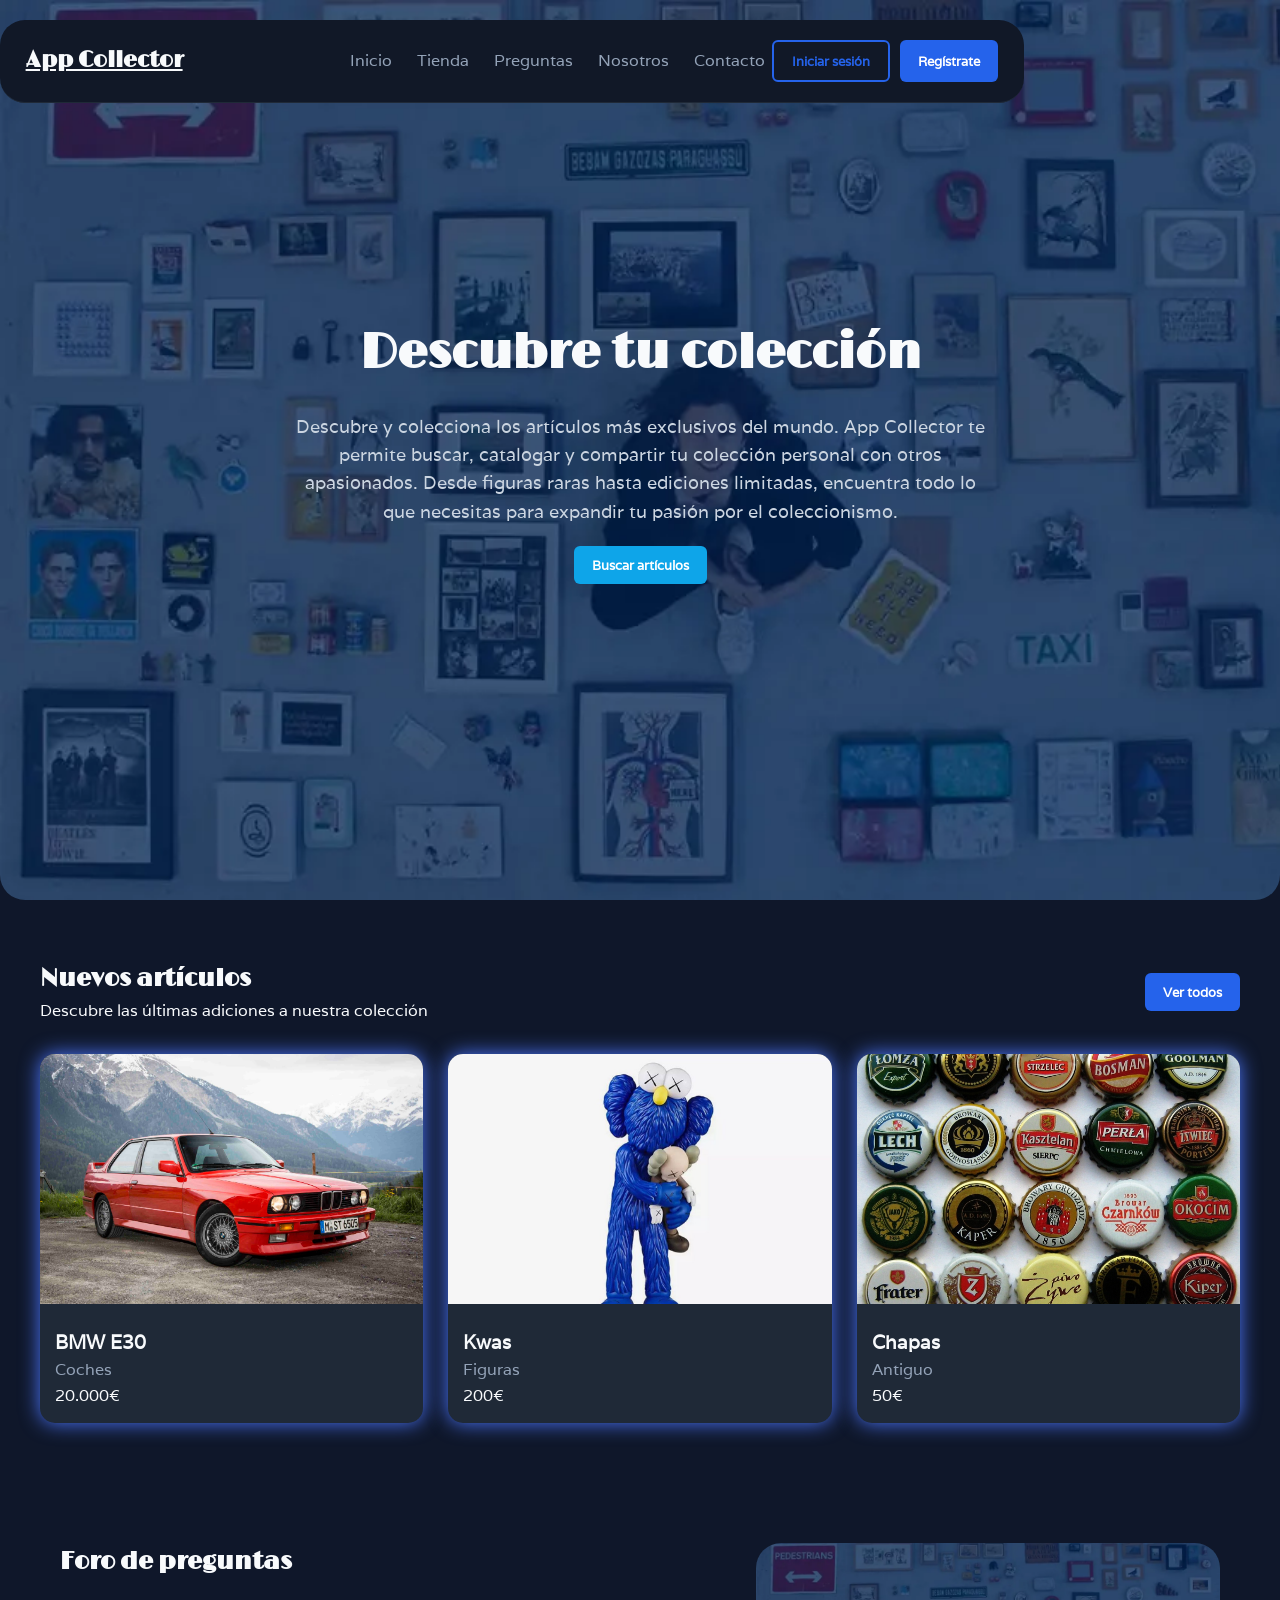
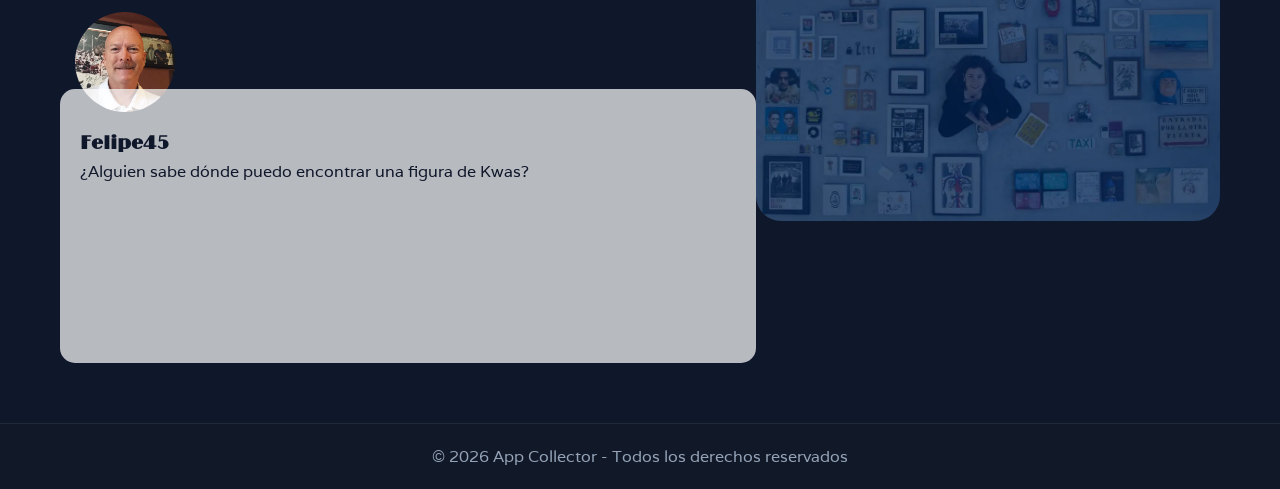
==== Proyectos/APP COLLECTOR/index.html @ da1238ba "Primera web" ====
<!doctype html>
<html lang="es">

<head>
  <meta charset="UTF-8" />
  <meta name="viewport" content="width=device-width, initial-scale=1.0" />
  <title>App Collector</title>
  <link rel="stylesheet" href="css/style.css" />
</head>

<body>
  <!-- ================= HEADER ================= -->
  <header class="header">
    <div class="logo">
      <a href="#">App Collector</a>
    </div>

    <button class="menu-toggle" aria-label="Abrir menú">☰</button>

    <nav class="nav-primary">
      <ul>
        <li><a href="#">Inicio</a></li>
        <li><a href="#">Tienda</a></li>
        <li><a href="#">Preguntas</a></li>
        <li><a href="#">Nosotros</a></li>
        <li><a href="#">Contacto</a></li>
      </ul>

      <div class="header-buttons">
        <button class="btn btn-outline">Iniciar sesión</button>
        <button class="btn btn-primary">Regístrate</button>
      </div>
    </nav>
  </header>
  <main>
    <!-- ================= HERO ================= -->
    <section transition-style="in:circle:hesitate" class="hero">
      <div class="hero-content">
        <h1>Descubre tu colección</h1>

        <p>
          Descubre y colecciona los artículos más exclusivos del mundo. App
          Collector te permite buscar, catalogar y compartir tu colección
          personal con otros apasionados. Desde figuras raras hasta ediciones
          limitadas, encuentra todo lo que necesitas para expandir tu pasión
          por el coleccionismo.
        </p>

        <button class="btn btn-secondary">Buscar artículos</button>
      </div>
    </section>
    <!-- ================= NEW ARRIVALS ================= -->
    <section class="new-arrivals">
      <div class="news-content">
        <div class="news-header">
          <div>
            <h2>Nuevos artículos</h2>
            <p>Descubre las últimas adiciones a nuestra colección</p>
          </div>
          <button class="btn btn-primary">Ver todos</button>
        </div>
        <div class="news-grid">
          <div class="news-cards shadow">
            <img src="assets/bmw-e30.jpg" alt="" />
            <ul>
              <li>BMW E30</li>
              <li>Coches</li>
              <li>20.000€</li>
            </ul>
          </div>
          <div class="news-cards shadow">
            <img src="assets/kwas-figure.jpg" alt="" />
            <ul>
              <li>Kwas</li>
              <li>Figuras</li>
              <li>200€</li>
            </ul>
          </div>
          <div class="news-cards shadow">
            <img src="assets/chapas.jpg" alt="" />
            <ul>
              <li>Chapas</li>
              <li>Antiguo</li>
              <li>50€</li>
            </ul>
          </div>
        </div>
      </div>
    </section>
    <!-- ================= USER QUESTION ================= -->
    <section class="user-question">
      <div class="info-question">
        <h2>Foro de preguntas</h2>
        <div class="question-content">
          <div class="user-profile">
            <img src="assets/felipe.jpg" alt="foto de perfil">
          </div>
          <div class="question-text">
            <h3>Felipe45</h3>
            <blockquote>¿Alguien sabe dónde puedo encontrar una figura de Kwas?</blockquote>
            <svg></svg>
          </div>
        </div>
      </div>
      <div class="question-image"><img src="assets/image.webp" alt=""></div>
    </section>
  </main>
  <!-- ================= FOOTER ================= -->
  <footer class="footer">
    <p>© 2026 App Collector - Todos los derechos reservados</p>
  </footer>

      <script>
        const toggle = document.querySelector(".menu-toggle");
        const nav = document.querySelector(".nav-primary");

        toggle.addEventListener("click", () => {
          nav.classList.toggle("active");
        });
      </script>
</body>

</html>
---- Proyectos/APP COLLECTOR/css/style.css ----
@import url('https://fonts.googleapis.com/css2?family=Limelight&family=Varela&display=swap');
@import "transition-style";

* {
    margin: 0;
    padding: 0;
    box-sizing: border-box;
}

:root {
    --primary: #2563eb;
    --primary-dark: #1e40af;
    --secondary: #0ea5e9;
    --dark: #0f172a;
    --light: #f8fafc;
    --gray: #94a3b8;
}

body {
    font-family: "Varela", sans-serif;
    background-color: var(--dark);
    color: var(--light);
    line-height: 1.6;
}

h1,
h2,
h3 {
    font-family: "Limelight", sans-serif;
}

.shadow{
    box-shadow: 0px 0px 20px 0px #4d77ff;
}


/* ================= BOTONES ================= */

.btn {
    font-family: 'Varela', sans-serif;
    padding: 10px 18px;
    border-radius: 6px;
    font-weight: 600;
    cursor: pointer;
    border: none;
    transition: 0.3s ease;
}

.btn-outline {
    background: transparent;
    border: 2px solid var(--primary);
    color: var(--primary);
}

.btn-outline:hover {
    background: var(--primary);
    color: white;
}

.btn-primary {
    background: var(--primary);
    color: white;
}

.btn-primary:hover {
    background: var(--primary-dark);
}

.btn-secondary {
    background: var(--secondary);
    color: white;
    margin-top: 20px;
}

.btn-secondary:hover {
    opacity: 0.9;
}

.header-buttons {
    display: flex;
    flex-direction: column;
    gap: 10px;
}


/* ================= HEADER ================= */

.header {
    width: 80%;
    z-index:99;
    position: fixed;
    display: flex;
    justify-content: space-around;
    align-items: center;
    margin-top: 20px;
    padding: 20px 2%;
    background-color: #111827;
    border-bottom: 1px solid #1f2937;
    border-radius: 25px;
    justify-self: anchor-center;
}

.menu-toggle {
    font-size: 1.8rem;
    background: none;
    border: none;
    color: var(--light);
    cursor: pointer;
}

.logo {
    width: 50%;
}

.logo a {
    font-family: "Limelight", sans-serif;
    font-weight: 400;
    font-style: normal;
    font-size: 1.4rem;
    font-weight: bold;
    color: var(--light);

}

.nav-primary {
    position: absolute;
    top: 100%;
    left: 0;
    width: 100%;

    background-color: #111827;
    display: none;
    flex-direction: column;
    padding: 20px;
}

.nav-primary.active {
    display: flex;
}

.nav-primary ul {
    list-style: none;
    display: flex;
    flex-direction: column;
    gap: 25px;
    margin-bottom: 20px;
}

.nav-primary a {
    text-decoration: none;
    color: var(--gray);
    font-weight: 500;
    transition: 0.3s ease;
}

.nav-primary a:hover {
    color: var(--light);
}


/* ================= HERO ================= */

.hero {
    height: 100vh;
    display: flex;
    align-items: center;
    justify-content: center;
    text-align: center;
    padding: 0 20px;
    background-image: url('../assets/image.webp');
    background-size: cover;
    border-bottom-left-radius: 25px;
    border-bottom-right-radius: 25px;
}

.hero-content {
    max-width: 700px;
}

.hero h1 {
    font-family: "Limelight", sans-serif;
    font-size: 3rem;
    margin-bottom: 20px;
}

.hero p {
    font-size: 1.1rem;
    color: #cbd5e1;
}

/* ================= NEW ARRIVALS ================= */

.new-arrivals {
    padding: 60px 20px;
}

.news-content {
    max-width: 1200px;
    margin: 0 auto;
}

.news-header {
    display: flex;
    justify-content: space-between;
    align-items: center;
    margin-bottom: 30px;
}

.news-grid {
    display: grid;
    grid-template-columns: repeat(auto-fit, minmax(250px, 1fr));
    gap: 25px;
}

.news-cards {
    background-color: #1f2937;
    border-radius: 15px;
    overflow: hidden;
}

.news-cards img {
    width: 100%;
    height: 250px;
    object-fit: cover;
}

.news-cards ul {
    padding: 15px;
    list-style-type: none;
}

.new-arrivals ul li:first-child {
    font-size: 1.2rem;
    font-weight: bold;
}

.new-arrivals ul li:nth-child(2) {
    color: var(--gray);
}

.news-cards div h3 {
    font-size: 1.2rem;
}

/* ================= USER QUESTION ================= */

.user-question {
    display: flex;
    flex-direction: row;
    justify-content: space-around;
    flex-wrap: wrap;
    align-items: flex-start;
    max-width: 1200px;
    margin: 0 auto;
    padding: 60px 20px;
}

.info-question {
    width: 60%;
}

.question-image {
    width: 40%;
  
}

.question-image img {
    width: 100%;
    border-radius: 25px;
}

.question-text{
    background-color: #ffffff;
    opacity: 0.7;
    color: var(--dark);
    padding: 40px 20px 20px 20px;
    border-radius: 15px;
}

.user-profile img{
    width: 100px;
    height: 100px;;
    border-radius: 50%;
    overflow: hidden;
    margin-left: 15px;
    display: inline-block;
    translate: 0 30px;
    z-index:2;
}




/* ================= FOOTER ================= */

.footer {
    text-align: center;
    padding: 20px;
    background-color: #111827;
    border-top: 1px solid #1f2937;
    color: var(--gray);
}

/* ================= RESPONSIVE ================= */

@media (max-width: 1200px) {

    .nav ul {
        flex-wrap: wrap;
        justify-content: center;
    }

    .hero h1 {
        font-size: 2.2rem;
    }
}

@media (min-width: 1200px) {

    .menu-toggle {
        display: none;
    }

    .nav-primary {
        position: static;
        display: flex !important;
        flex-direction: row;
        align-items: center;
        justify-content: space-between;
        background: none;
        padding: 0;
    }

    .nav-primary ul {
        flex-direction: row;
        gap: 25px;
        margin: 0;
    }

    .header-buttons {
        flex-direction: row;
    }
}

/* ================= ANIMATIONS ================= */

@keyframes circle-swoop {
  from {
    clip-path: var(--circle-top-right-out);
  }
  to {
    clip-path: var(--circle-bottom-right-in);
  }
}

.--in-custom {
  --transition__duration: 1s;
  --transition__easing: ease-in-out;
  animation-name: circle-swoop;
}

@keyframes circle-in-hesitate {
  0% {
    clip-path: circle(0%);
  }
  40% {
    clip-path: circle(40%);
  }
  100% {
    clip-path: circle(125%);
  }
}

[transition-style="in:circle:hesitate"] {
  animation: 2.5s cubic-bezier(.25, 1, .30, 1) circle-in-hesitate both;
}
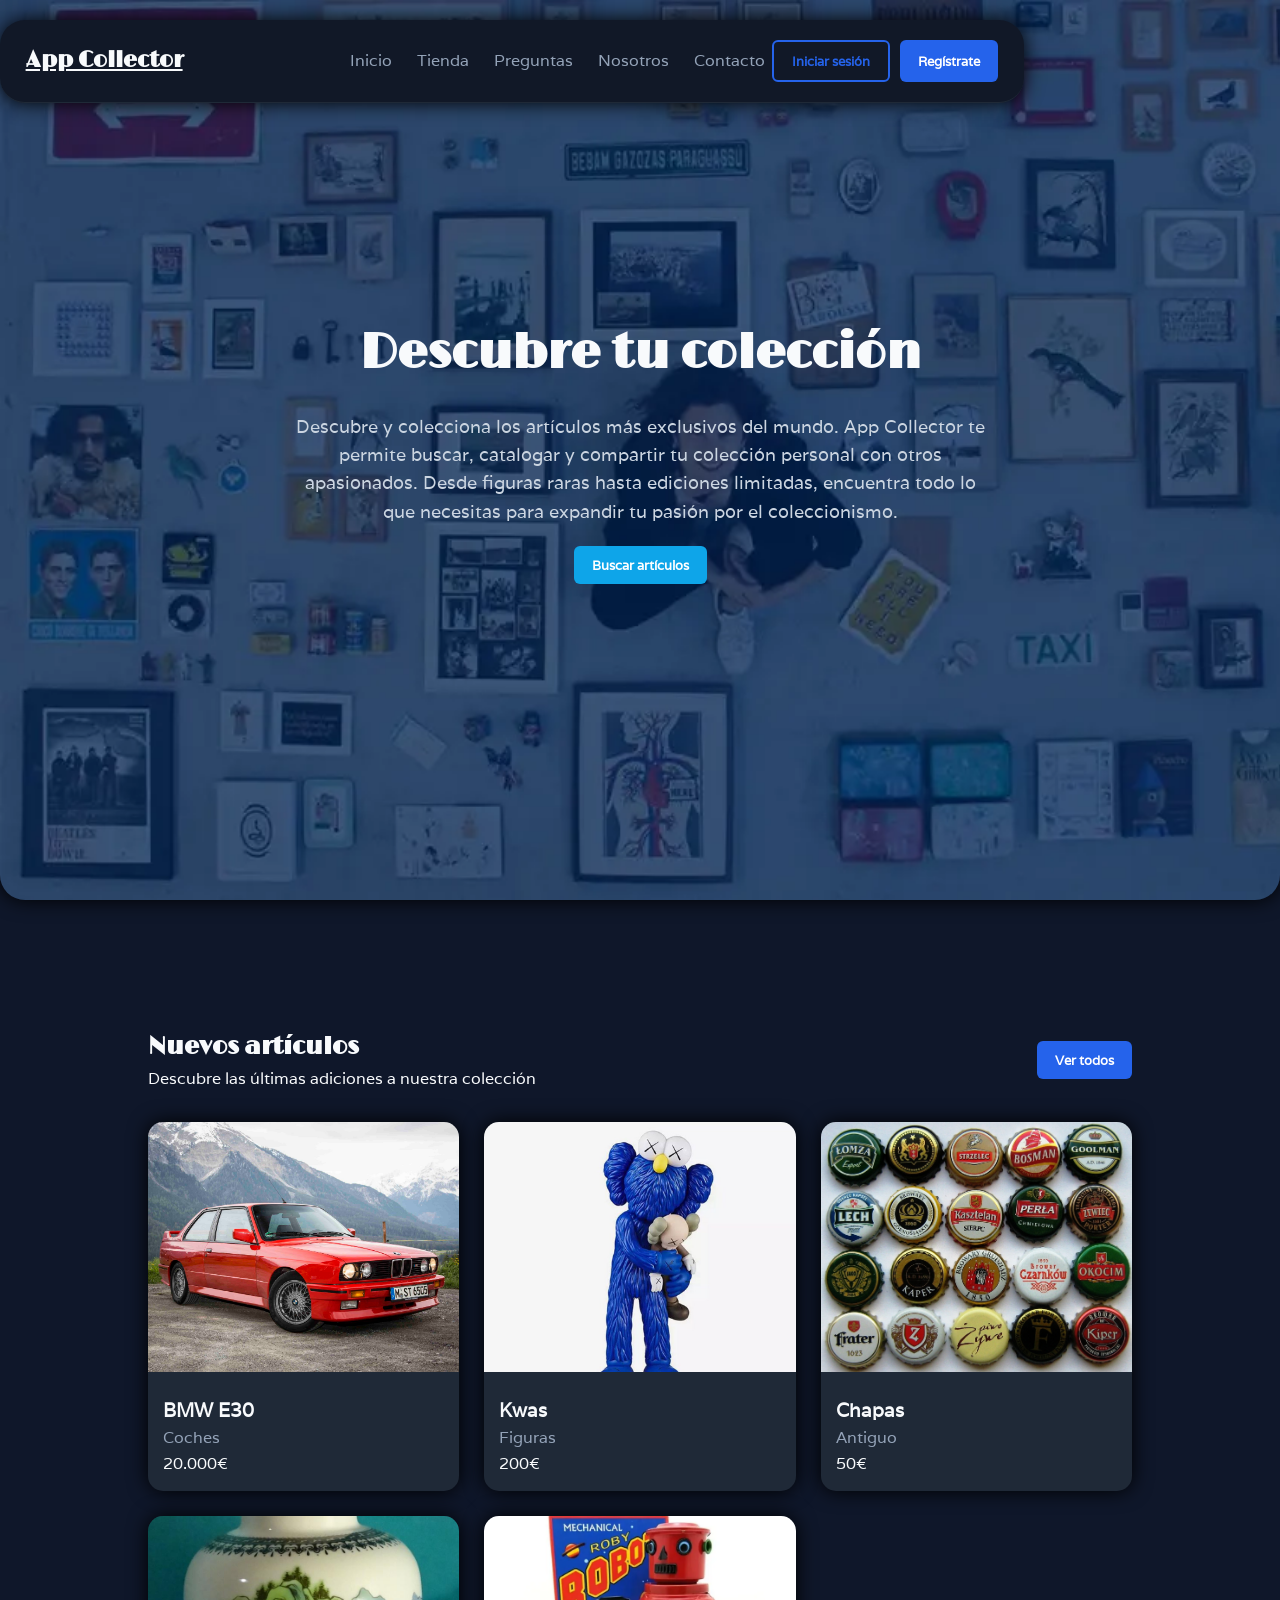
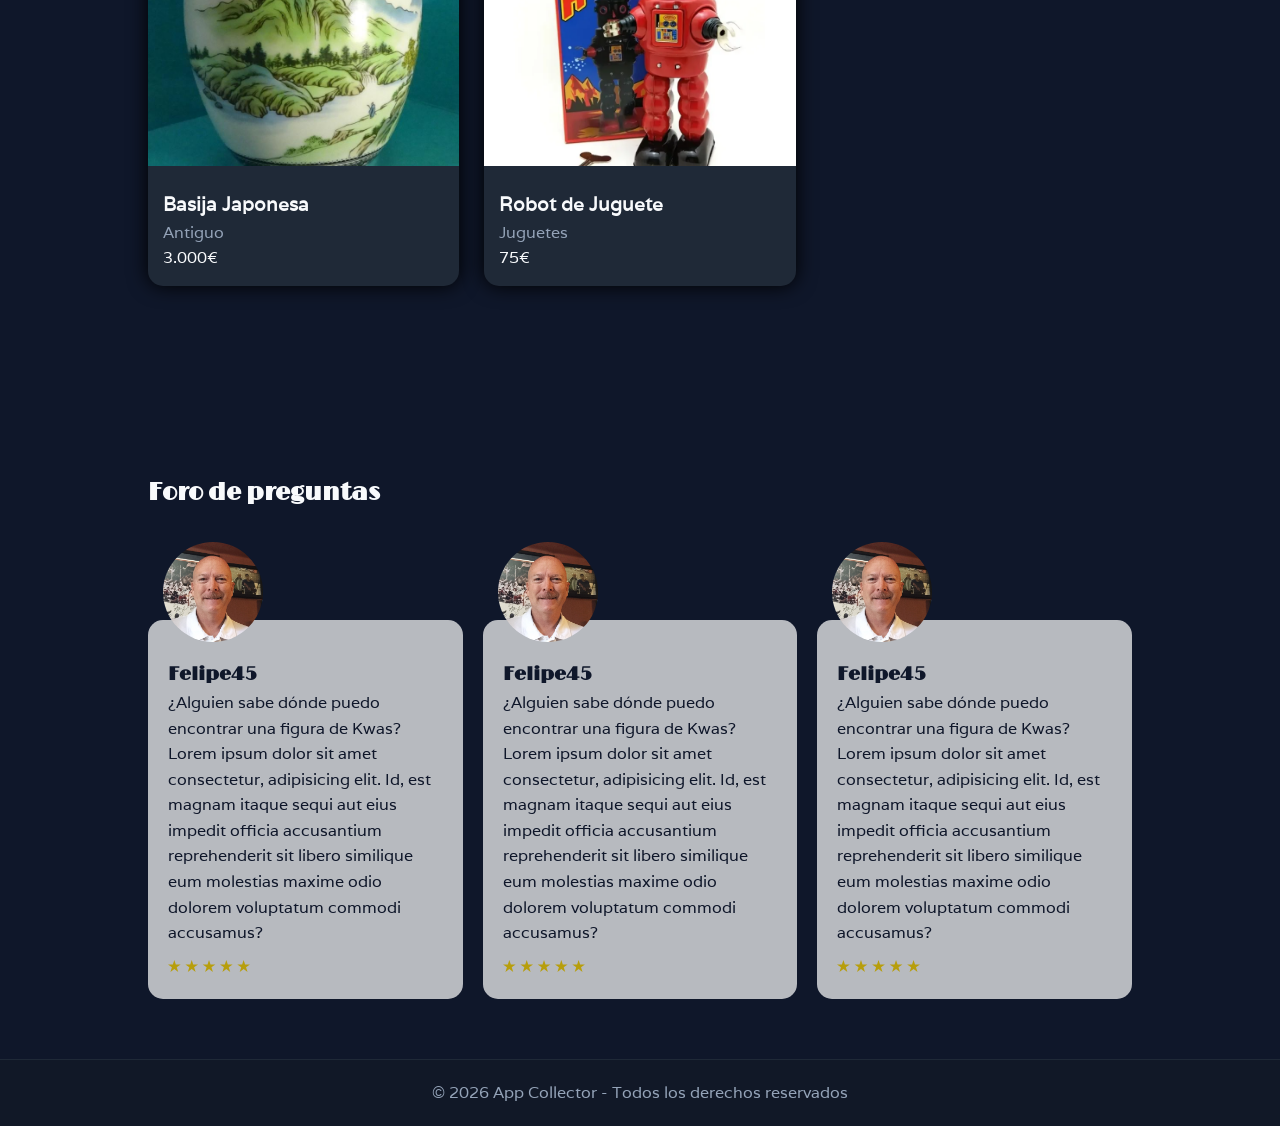
==== commit da8501de: "Archivos para comenzar la explicacion de cada herramienta (Html y Css)" ====
--- a/Proyectos/APP COLLECTOR/index.html
+++ b/Proyectos/APP COLLECTOR/index.html
@@ -1,123 +1,195 @@
+<!--
+
+ ___ _  _______ ____    __  __ _____ _     _____ ____   ___  
+|_ _| |/ / ____|  _ \  |  \/  | ____| |   | ____|  _ \ / _ \ 
+ | || ' /|  _| | |_) | | |\/| |  _| | |   |  _| | |_) | | | |
+ | || . \| |___|  _ <  | |  | | |___| |___| |___|  _ <| |_| |
+|___|_|\_\_____|_| \_\ |_|  |_|_____|_____|_____|_| \_\\___/ 
+
+
+Te ha gustado tanto que has llegado hasta aquí ¿no?
+
+Ya te veia venir, por eso te recuerdo que tengo REDES SOCIALES
+donde subo todo tipo de conociento sobre programación 
+
+SIGUEME y aprenderás más como esto.                                
+
+-->
 <!doctype html>
 <html lang="es">
+  <head>
+    <meta charset="UTF-8" />
+    <meta name="viewport" content="width=device-width, initial-scale=1.0" />
+    <title>App Collector</title>
+    <link rel="stylesheet" href="css/style.css" />
+  </head>
 
-<head>
-  <meta charset="UTF-8" />
-  <meta name="viewport" content="width=device-width, initial-scale=1.0" />
-  <title>App Collector</title>
-  <link rel="stylesheet" href="css/style.css" />
-</head>
+  <body>
+    <!-- ================= HEADER ================= -->
+    <header class="header shadow">
+      <div class="logo">
+        <a href="#">App Collector</a>
+      </div>
 
-<body>
-  <!-- ================= HEADER ================= -->
-  <header class="header">
-    <div class="logo">
-      <a href="#">App Collector</a>
-    </div>
+      <button class="menu-toggle" aria-label="Abrir menú">☰</button>
 
-    <button class="menu-toggle" aria-label="Abrir menú">☰</button>
+      <nav class="nav-primary">
+        <ul>
+          <li><a href="#">Inicio</a></li>
+          <li><a href="#">Tienda</a></li>
+          <li><a href="#">Preguntas</a></li>
+          <li><a href="#">Nosotros</a></li>
+          <li><a href="#">Contacto</a></li>
+        </ul>
 
-    <nav class="nav-primary">
-      <ul>
-        <li><a href="#">Inicio</a></li>
-        <li><a href="#">Tienda</a></li>
-        <li><a href="#">Preguntas</a></li>
-        <li><a href="#">Nosotros</a></li>
-        <li><a href="#">Contacto</a></li>
-      </ul>
+        <div class="header-buttons">
+          <button class="btn btn-outline">Iniciar sesión</button>
+          <button class="btn btn-primary">Regístrate</button>
+        </div>
+      </nav>
+    </header>
+    <main>
+      <!-- ================= HERO ================= -->
+      <section transition-style="in:circle:hesitate" class="hero shadow">
+        <div class="hero-content">
+          <h1>Descubre tu colección</h1>
 
-      <div class="header-buttons">
-        <button class="btn btn-outline">Iniciar sesión</button>
-        <button class="btn btn-primary">Regístrate</button>
-      </div>
-    </nav>
-  </header>
-  <main>
-    <!-- ================= HERO ================= -->
-    <section transition-style="in:circle:hesitate" class="hero">
-      <div class="hero-content">
-        <h1>Descubre tu colección</h1>
+          <p>
+            Descubre y colecciona los artículos más exclusivos del mundo. App
+            Collector te permite buscar, catalogar y compartir tu colección
+            personal con otros apasionados. Desde figuras raras hasta ediciones
+            limitadas, encuentra todo lo que necesitas para expandir tu pasión
+            por el coleccionismo.
+          </p>
 
-        <p>
-          Descubre y colecciona los artículos más exclusivos del mundo. App
-          Collector te permite buscar, catalogar y compartir tu colección
-          personal con otros apasionados. Desde figuras raras hasta ediciones
-          limitadas, encuentra todo lo que necesitas para expandir tu pasión
-          por el coleccionismo.
-        </p>
-
-        <button class="btn btn-secondary">Buscar artículos</button>
-      </div>
-    </section>
-    <!-- ================= NEW ARRIVALS ================= -->
-    <section class="new-arrivals">
-      <div class="news-content">
-        <div class="news-header">
-          <div>
-            <h2>Nuevos artículos</h2>
-            <p>Descubre las últimas adiciones a nuestra colección</p>
+          <button class="btn btn-secondary">Buscar artículos</button>
+        </div>
+      </section>
+      <!-- ================= NEW ARRIVALS ================= -->
+      <section class="new-arrivals">
+        <div class="news-content">
+          <div class="news-header">
+            <div>
+              <h2>Nuevos artículos</h2>
+              <p>Descubre las últimas adiciones a nuestra colección</p>
+            </div>
+            <button class="btn btn-primary">Ver todos</button>
           </div>
-          <button class="btn btn-primary">Ver todos</button>
-        </div>
-        <div class="news-grid">
-          <div class="news-cards shadow">
-            <img src="assets/bmw-e30.jpg" alt="" />
-            <ul>
-              <li>BMW E30</li>
-              <li>Coches</li>
-              <li>20.000€</li>
-            </ul>
-          </div>
-          <div class="news-cards shadow">
-            <img src="assets/kwas-figure.jpg" alt="" />
-            <ul>
-              <li>Kwas</li>
-              <li>Figuras</li>
-              <li>200€</li>
-            </ul>
-          </div>
-          <div class="news-cards shadow">
-            <img src="assets/chapas.jpg" alt="" />
-            <ul>
-              <li>Chapas</li>
-              <li>Antiguo</li>
-              <li>50€</li>
-            </ul>
+          <div class="news-grid">
+            <div class="news-cards shadow">
+              <img src="assets/bmw-e30.jpg" alt="" />
+              <ul>
+                <li>BMW E30</li>
+                <li>Coches</li>
+                <li>20.000€</li>
+              </ul>
+            </div>
+            <div class="news-cards shadow">
+              <img src="assets/kwas-figure.jpg" alt="" />
+              <ul>
+                <li>Kwas</li>
+                <li>Figuras</li>
+                <li>200€</li>
+              </ul>
+            </div>
+            <div class="news-cards shadow">
+              <img src="assets/chapas.jpg" alt="" />
+              <ul>
+                <li>Chapas</li>
+                <li>Antiguo</li>
+                <li>50€</li>
+              </ul>
+            </div>
+            <div class="news-cards shadow">
+              <img src="assets/basija-antigua.jpg" alt="" />
+              <ul>
+                <li>Basija Japonesa</li>
+                <li>Antiguo</li>
+                <li>3.000€</li>
+              </ul>
+            </div>
+            <div class="news-cards shadow">
+              <img src="assets/juegue-la-robusteza-22558.webp" alt="" />
+              <ul>
+                <li>Robot de Juguete</li>
+                <li>Juguetes</li>
+                <li>75€</li>
+              </ul>
+            </div>
           </div>
         </div>
-      </div>
-    </section>
-    <!-- ================= USER QUESTION ================= -->
-    <section class="user-question">
-      <div class="info-question">
-        <h2>Foro de preguntas</h2>
-        <div class="question-content">
-          <div class="user-profile">
-            <img src="assets/felipe.jpg" alt="foto de perfil">
-          </div>
-          <div class="question-text">
-            <h3>Felipe45</h3>
-            <blockquote>¿Alguien sabe dónde puedo encontrar una figura de Kwas?</blockquote>
-            <svg></svg>
+      </section>
+      <!-- ================= USER QUESTION ================= -->
+      <section class="user-question">
+        <div class="info-question">
+          <h2>Foro de preguntas</h2>
+          <div class="question-container">
+            <div class="question-content">
+              <div class="user-profile">
+                <img src="assets/felipe.jpg" alt="foto de perfil" />
+              </div>
+              <div class="question-text">
+                <h3>Felipe45</h3>
+                <blockquote>
+                  ¿Alguien sabe dónde puedo encontrar una figura de Kwas? Lorem
+                  ipsum dolor sit amet consectetur, adipisicing elit. Id, est
+                  magnam itaque sequi aut eius impedit officia accusantium
+                  reprehenderit sit libero similique eum molestias maxime odio
+                  dolorem voluptatum commodi accusamus?
+                </blockquote>
+                <img src="assets/5-star-rating.svg" alt="cinco-estrellas" />
+              </div>
+            </div>
+            <div class="question-content">
+              <div class="user-profile">
+                <img src="assets/felipe.jpg" alt="foto de perfil" />
+              </div>
+              <div class="question-text">
+                <h3>Felipe45</h3>
+                <blockquote>
+                  ¿Alguien sabe dónde puedo encontrar una figura de Kwas? Lorem
+                  ipsum dolor sit amet consectetur, adipisicing elit. Id, est
+                  magnam itaque sequi aut eius impedit officia accusantium
+                  reprehenderit sit libero similique eum molestias maxime odio
+                  dolorem voluptatum commodi accusamus?
+                </blockquote>
+                <img src="assets/5-star-rating.svg" alt="cinco-estrellas" />
+              </div>
+            </div>
+            <div class="question-content">
+              <div class="user-profile">
+                <img src="assets/felipe.jpg" alt="foto de perfil" />
+              </div>
+              <div class="question-text">
+                <h3>Felipe45</h3>
+                <blockquote>
+                  ¿Alguien sabe dónde puedo encontrar una figura de Kwas? Lorem
+                  ipsum dolor sit amet consectetur, adipisicing elit. Id, est
+                  magnam itaque sequi aut eius impedit officia accusantium
+                  reprehenderit sit libero similique eum molestias maxime odio
+                  dolorem voluptatum commodi accusamus?
+                </blockquote>
+                <img src="assets/5-star-rating.svg" alt="cinco-estrellas" />
+              </div>
+            </div>
           </div>
         </div>
-      </div>
-      <div class="question-image"><img src="assets/image.webp" alt=""></div>
-    </section>
-  </main>
-  <!-- ================= FOOTER ================= -->
-  <footer class="footer">
-    <p>© 2026 App Collector - Todos los derechos reservados</p>
-  </footer>
+      </section>
+    </main>
+    <!-- ================= FOOTER ================= -->
+    <footer class="footer">
+      <p>© 2026 App Collector - Todos los derechos reservados</p>
+    </footer>
 
-      <script>
-        const toggle = document.querySelector(".menu-toggle");
-        const nav = document.querySelector(".nav-primary");
+    <!-- Pequeño script para activar el menú movil -->
+    <script>
+      const toggle = document.querySelector(".menu-toggle");
+      const nav = document.querySelector(".nav-primary");
 
-        toggle.addEventListener("click", () => {
-          nav.classList.toggle("active");
-        });
-      </script>
-</body>
+      toggle.addEventListener("click", () => {
+        nav.classList.toggle("active");
+      });
+    </script>
 
-</html>+  </body>
+</html>
--- a/Proyectos/APP COLLECTOR/css/style.css
+++ b/Proyectos/APP COLLECTOR/css/style.css
@@ -30,7 +30,7 @@
 }
 
 .shadow{
-    box-shadow: 0px 0px 20px 0px #4d77ff;
+    box-shadow: 0px 0px 20px 0px #000;
 }
 
 
@@ -191,11 +191,11 @@
 /* ================= NEW ARRIVALS ================= */
 
 .new-arrivals {
-    padding: 60px 20px;
+    padding: 10% 2%;
 }
 
 .news-content {
-    max-width: 1200px;
+    max-width: 80%;
     margin: 0 auto;
 }
 
@@ -245,23 +245,17 @@
 /* ================= USER QUESTION ================= */
 
 .user-question {
+    max-width: 80%;
+    margin: 0 auto;
+    padding: 60px 20px;
+}
+
+.question-container {
     display: flex;
     flex-direction: row;
     justify-content: space-around;
-    flex-wrap: wrap;
     align-items: flex-start;
-    max-width: 1200px;
-    margin: 0 auto;
-    padding: 60px 20px;
-}
-
-.info-question {
-    width: 60%;
-}
-
-.question-image {
-    width: 40%;
-  
+    gap: 20px;
 }
 
 .question-image img {
@@ -275,6 +269,17 @@
     color: var(--dark);
     padding: 40px 20px 20px 20px;
     border-radius: 15px;
+    z-index: 1;
+}
+
+.question-text img{
+    width: 30%;
+    padding-top: 5%;
+}
+
+.user-profile{
+    position: relative;
+    z-index:2;
 }
 
 .user-profile img{
@@ -285,7 +290,7 @@
     margin-left: 15px;
     display: inline-block;
     translate: 0 30px;
-    z-index:2;
+    
 }
 
 
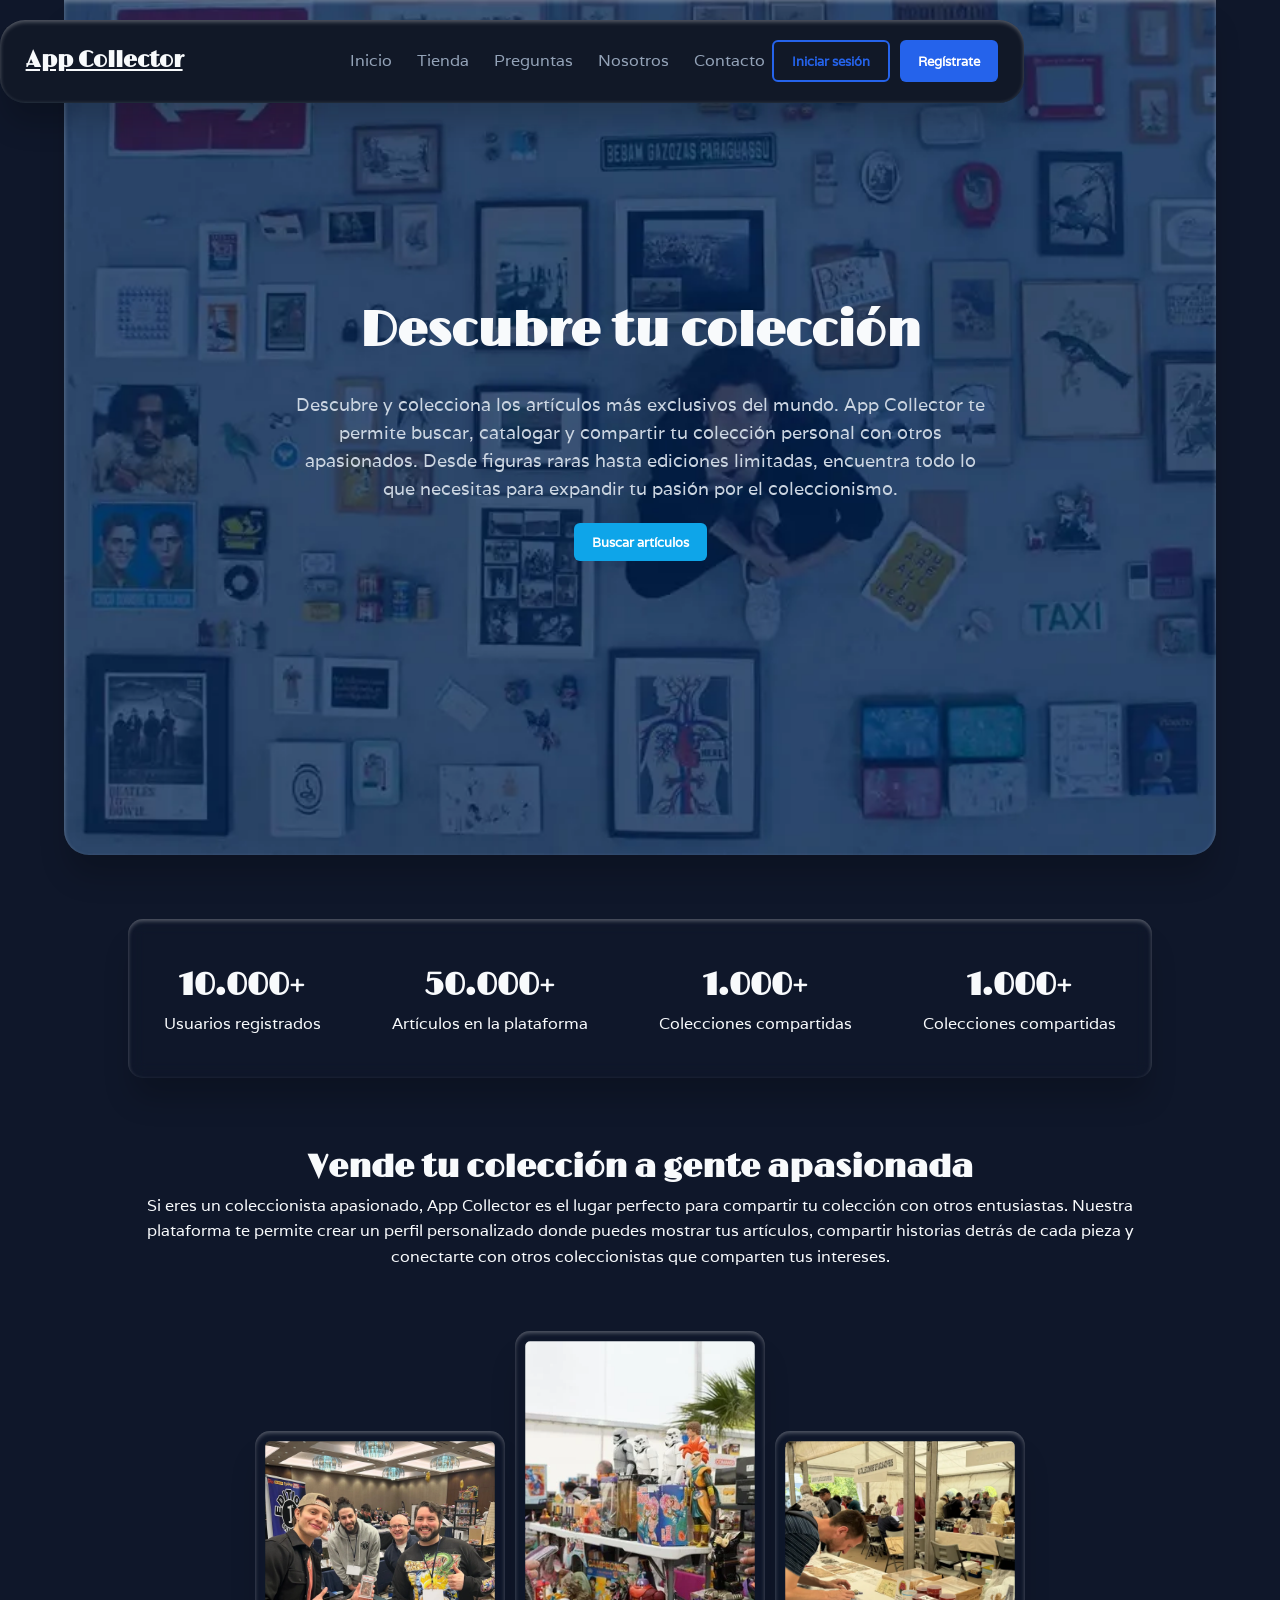
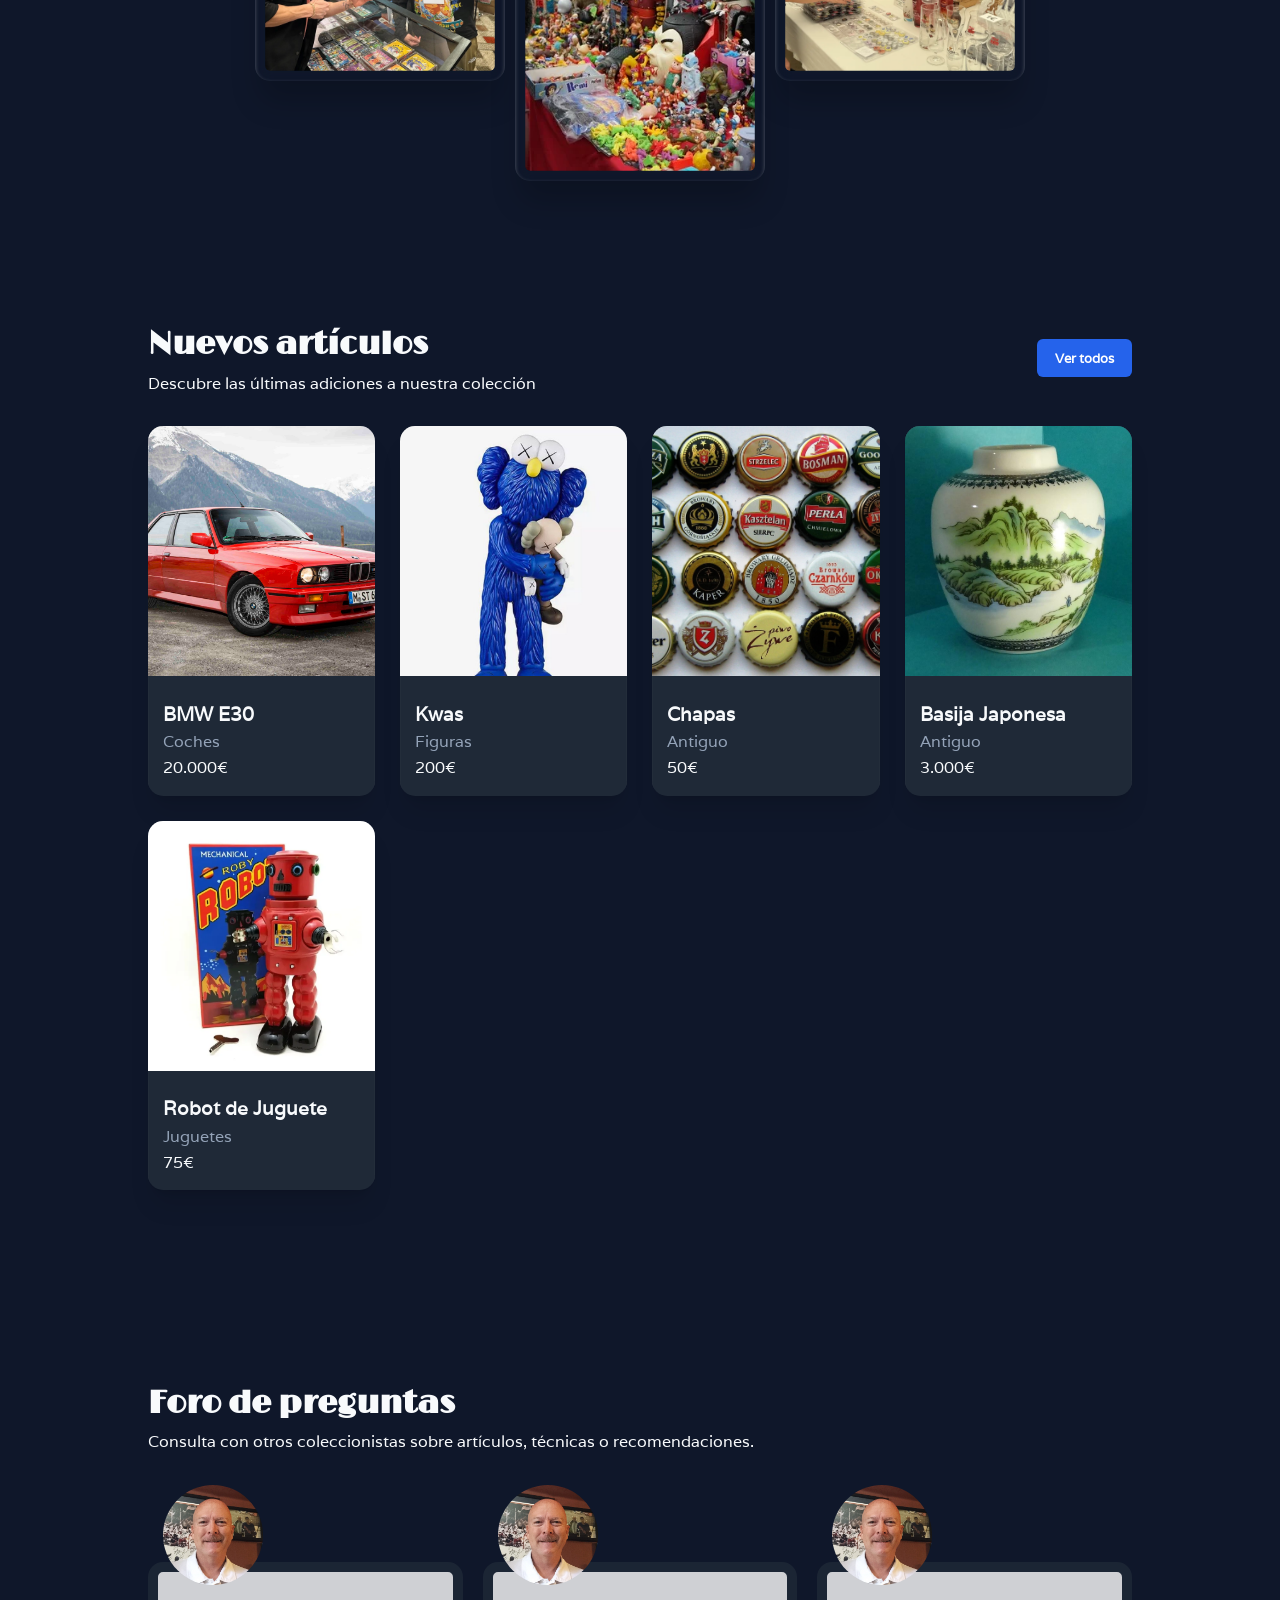
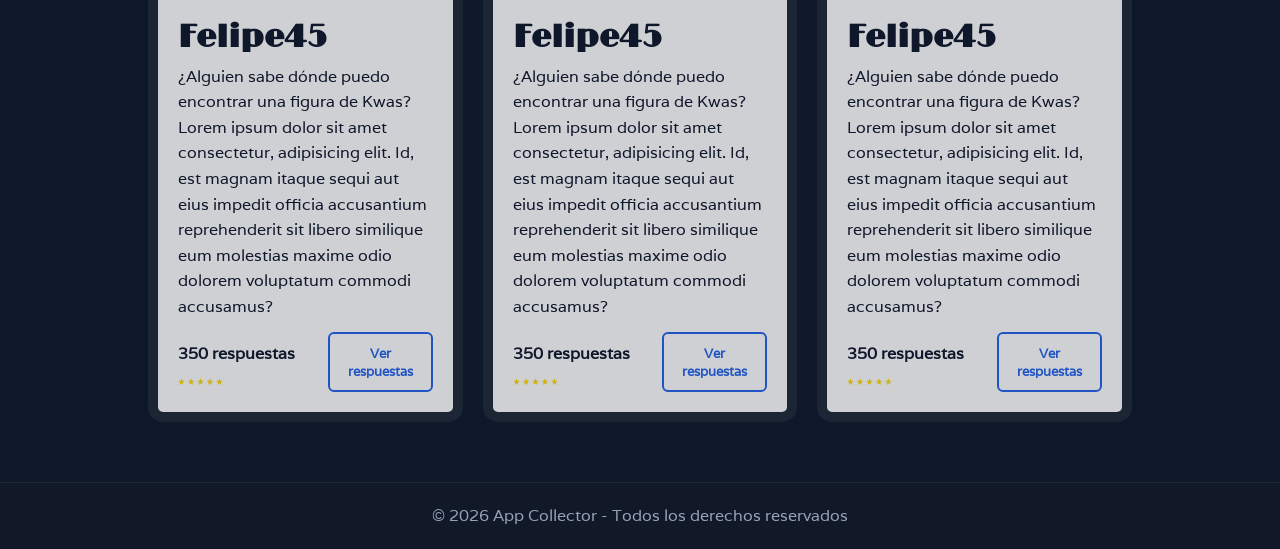
==== commit 96f08a8e: "Animaciones y nuevas secciones" ====
--- a/Proyectos/APP COLLECTOR/index.html
+++ b/Proyectos/APP COLLECTOR/index.html
@@ -26,7 +26,7 @@
 
   <body>
     <!-- ================= HEADER ================= -->
-    <header class="header shadow">
+    <header class="header liquid-glass-style">
       <div class="logo">
         <a href="#">App Collector</a>
       </div>
@@ -50,7 +50,7 @@
     </header>
     <main>
       <!-- ================= HERO ================= -->
-      <section transition-style="in:circle:hesitate" class="hero shadow">
+      <section transition-style="in:circle:hesitate" class="hero liquid-glass-style">
         <div class="hero-content">
           <h1>Descubre tu colección</h1>
 
@@ -65,9 +65,51 @@
           <button class="btn btn-secondary">Buscar artículos</button>
         </div>
       </section>
+
+      <!-- ================= USER NUMBERS ================= -->
+       <section class="user-numbers liquid-glass-style container">
+        <div class="user-numbers-container">
+          <div class="user-number-card ">
+            <h2>10.000+</h2>
+            <p>Usuarios registrados</p>
+          </div>
+          <div class="user-number-card ">
+            <h2>50.000+</h2>
+            <p>Artículos en la plataforma</p>
+          </div>
+          <div class="user-number-card ">
+            <h2>1.000+</h2>
+            <p>Colecciones compartidas</p>
+          </div>
+          <div class="user-number-card ">
+            <h2>1.000+</h2>
+            <p>Colecciones compartidas</p>
+          </div>
+        </div>
+       </section>
+
+      <!-- ================= GENERAL INFORMATION ================= -->
+       <section class="general-information container">
+        <div class="general-information-header">
+          <h2>Vende tu colección a gente apasionada</h2>
+          <p>
+            Si eres un coleccionista apasionado, App Collector es el lugar
+            perfecto para compartir tu colección con otros entusiastas. Nuestra
+            plataforma te permite crear un perfil personalizado donde puedes
+            mostrar tus artículos, compartir historias detrás de cada pieza y
+            conectarte con otros coleccionistas que comparten tus intereses.
+          </p>
+        </div>
+        <div class="general-information-footer">
+          <img class="general-information-img-1 liquid-glass-style" src="assets/general-information-users.webp" alt="">
+          <img class="general-information-img-2 liquid-glass-style" src="assets/general-information-users-2.webp" alt="">
+          <img class="general-information-img-3 liquid-glass-style" src="assets/general-information-users-3.webp" alt="">
+        </div>
+        </section>
+
       <!-- ================= NEW ARRIVALS ================= -->
-      <section class="new-arrivals">
-        <div class="news-content">
+      <section class="new-arrivals ">
+        <div class="container">
           <div class="news-header">
             <div>
               <h2>Nuevos artículos</h2>
@@ -76,7 +118,7 @@
             <button class="btn btn-primary">Ver todos</button>
           </div>
           <div class="news-grid">
-            <div class="news-cards shadow">
+            <div class="news-cards liquid-glass-style-secundary">
               <img src="assets/bmw-e30.jpg" alt="" />
               <ul>
                 <li>BMW E30</li>
@@ -84,7 +126,7 @@
                 <li>20.000€</li>
               </ul>
             </div>
-            <div class="news-cards shadow">
+            <div class="news-cards liquid-glass-style-secundary">
               <img src="assets/kwas-figure.jpg" alt="" />
               <ul>
                 <li>Kwas</li>
@@ -92,7 +134,7 @@
                 <li>200€</li>
               </ul>
             </div>
-            <div class="news-cards shadow">
+            <div class="news-cards liquid-glass-style-secundary">
               <img src="assets/chapas.jpg" alt="" />
               <ul>
                 <li>Chapas</li>
@@ -100,7 +142,7 @@
                 <li>50€</li>
               </ul>
             </div>
-            <div class="news-cards shadow">
+            <div class="news-cards liquid-glass-style-secundary">
               <img src="assets/basija-antigua.jpg" alt="" />
               <ul>
                 <li>Basija Japonesa</li>
@@ -108,7 +150,7 @@
                 <li>3.000€</li>
               </ul>
             </div>
-            <div class="news-cards shadow">
+            <div class="news-cards liquid-glass-style-secundary">
               <img src="assets/juegue-la-robusteza-22558.webp" alt="" />
               <ul>
                 <li>Robot de Juguete</li>
@@ -119,10 +161,28 @@
           </div>
         </div>
       </section>
+
+      <!-- ================= ABOUT US ================= -->
+       <section class="about-us">
+        <!-- ================= INFORMATION ================= -->
+        <div class="information-about">
+
+        </div>
+
+        <!-- ================= EVENTS ================= -->
+        <div class="events-about">
+
+        </div>
+       </section>
+
       <!-- ================= USER QUESTION ================= -->
       <section class="user-question">
         <div class="info-question">
           <h2>Foro de preguntas</h2>
+          <p>
+            Consulta con otros coleccionistas sobre artículos, técnicas o
+            recomendaciones.
+          </p>
           <div class="question-container">
             <div class="question-content">
               <div class="user-profile">
@@ -137,7 +197,13 @@
                   reprehenderit sit libero similique eum molestias maxime odio
                   dolorem voluptatum commodi accusamus?
                 </blockquote>
-                <img src="assets/5-star-rating.svg" alt="cinco-estrellas" />
+                <div class="question-stars">
+                  <div>
+                    <p>350 respuestas</p>
+                    <img src="assets/5-star-rating.svg" alt="cinco-estrellas" />
+                  </div>
+                  <button class="btn btn-outline">Ver respuestas</button>
+                </div>
               </div>
             </div>
             <div class="question-content">
@@ -153,7 +219,13 @@
                   reprehenderit sit libero similique eum molestias maxime odio
                   dolorem voluptatum commodi accusamus?
                 </blockquote>
-                <img src="assets/5-star-rating.svg" alt="cinco-estrellas" />
+                <div class="question-stars">
+                  <div>
+                    <p>350 respuestas</p>
+                    <img src="assets/5-star-rating.svg" alt="cinco-estrellas" />
+                  </div>
+                  <button class="btn btn-outline">Ver respuestas</button>
+                </div>
               </div>
             </div>
             <div class="question-content">
@@ -169,7 +241,13 @@
                   reprehenderit sit libero similique eum molestias maxime odio
                   dolorem voluptatum commodi accusamus?
                 </blockquote>
-                <img src="assets/5-star-rating.svg" alt="cinco-estrellas" />
+                <div class="question-stars">
+                  <div>
+                    <p>350 respuestas</p>
+                    <img src="assets/5-star-rating.svg" alt="cinco-estrellas" />
+                  </div>
+                  <button class="btn btn-outline">Ver respuestas</button>
+                </div>
               </div>
             </div>
           </div>
@@ -190,6 +268,5 @@
         nav.classList.toggle("active");
       });
     </script>
-
   </body>
 </html>
--- a/Proyectos/APP COLLECTOR/css/style.css
+++ b/Proyectos/APP COLLECTOR/css/style.css
@@ -14,6 +14,8 @@
     --dark: #0f172a;
     --light: #f8fafc;
     --gray: #94a3b8;
+    --secundary-gray: 148, 163, 184;
+    --opacity: 0.8;
 }
 
 body {
@@ -27,10 +29,42 @@
 h2,
 h3 {
     font-family: "Limelight", sans-serif;
-}
-
-.shadow{
+    font-size: 2rem;
+}
+
+.container {
+    max-width: 80%;
+    margin: 0 auto;
+}
+
+.shadow {
     box-shadow: 0px 0px 20px 0px #000;
+}
+
+.liquid-glass-style {
+    /* Efecto Glassmorphism Core */
+    background: var(--glass-bg);
+    backdrop-filter: blur(8px);
+    -webkit-backdrop-filter: blur(8px);
+
+    /* Bordes e Iluminación Interna (Efecto Líquido) */
+    background: color-mix(in oklab, var(--glass-bg) 90%, white 10%);
+    border-color: white;
+    box-shadow:
+        0 25px 30px -5px rgba(0, 0, 0, 0.2),
+        inset 0 2px 4px 0 rgba(255, 255, 255, 0.3);
+}
+
+.liquid-glass-style-secundary {
+    background: var(--glass-bg);
+    backdrop-filter: blur(8px);
+    -webkit-backdrop-filter: blur(8px);
+    border: 1px solid var(--glass-border);
+    box-shadow:
+        0 20px 25px -5px rgba(0, 0, 0, 0.1),
+        0 8px 10px -6px rgba(0, 0, 0, 0.1),
+        inset 0 1px 1px 0 rgba(255, 255, 255, 0.2);
+    /*transition: all 0.3s cubic-bezier(0.4, 0, 0.2, 1);*/
 }
 
 
@@ -87,7 +121,7 @@
 
 .header {
     width: 80%;
-    z-index:99;
+    z-index: 99;
     position: fixed;
     display: flex;
     justify-content: space-around;
@@ -119,7 +153,6 @@
     font-size: 1.4rem;
     font-weight: bold;
     color: var(--light);
-
 }
 
 .nav-primary {
@@ -127,15 +160,17 @@
     top: 100%;
     left: 0;
     width: 100%;
-
     background-color: #111827;
     display: none;
     flex-direction: column;
     padding: 20px;
 }
 
-.nav-primary.active {
-    display: flex;
+.nav-primary .active {
+    display: flex;
+    margin-top: 10px;
+    border-radius: 15px;
+    animation: scale-up-tr 0.4s cubic-bezier(0.390, 0.575, 0.565, 1.000) both;
 }
 
 .nav-primary ul {
@@ -161,12 +196,13 @@
 /* ================= HERO ================= */
 
 .hero {
-    height: 100vh;
+    margin: 0 auto;
+    width: 90vw;
+    height: 95vh;
     display: flex;
     align-items: center;
     justify-content: center;
     text-align: center;
-    padding: 0 20px;
     background-image: url('../assets/image.webp');
     background-size: cover;
     border-bottom-left-radius: 25px;
@@ -188,16 +224,63 @@
     color: #cbd5e1;
 }
 
+/* ================= USER NUMBERS ================= */
+
+.user-numbers {
+    margin: 5% auto;
+    /*background-color: rgba(var(--secundary-gray), 0.4);*/
+    border-radius: 15px;
+}
+
+.user-numbers-container {
+    display: flex;
+    justify-content: space-around;
+    align-items: center;
+    padding: 4% 0;
+}
+
+.user-number-card {
+    text-align: center;
+}
+
+/* ================= GENERAL INFORMATION ================= */
+
+.general-information-header {
+    text-align: center;
+}
+
+.general-information-footer {
+    position: relative;
+    display: flex;
+    justify-content: center;
+    align-items: center;
+    margin-top: 5%;
+}
+
+.general-information-img-1, .general-information-img-3 {
+    width: 250px;
+    height: 250px;
+    padding: 1%;
+    object-fit: cover;
+    border-radius: 15px;
+}
+
+.general-information-img-2{
+    width: 250px;
+    height: 450px;
+    padding: 1%;
+    margin: 1%;
+    object-fit: cover;
+    border-radius: 15px;
+}
+
+
 /* ================= NEW ARRIVALS ================= */
 
 .new-arrivals {
     padding: 10% 2%;
 }
 
-.news-content {
-    max-width: 80%;
-    margin: 0 auto;
-}
 
 .news-header {
     display: flex;
@@ -208,7 +291,7 @@
 
 .news-grid {
     display: grid;
-    grid-template-columns: repeat(auto-fit, minmax(250px, 1fr));
+    grid-template-columns: repeat(auto-fit, minmax(190px, 1fr));
     gap: 25px;
 }
 
@@ -216,6 +299,11 @@
     background-color: #1f2937;
     border-radius: 15px;
     overflow: hidden;
+    transition: transform .2s;
+
+    &:hover {
+        transform: scale(1.1);
+    }
 }
 
 .news-cards img {
@@ -263,37 +351,48 @@
     border-radius: 25px;
 }
 
-.question-text{
+.question-text {
     background-color: #ffffff;
-    opacity: 0.7;
+    opacity: 0.8;
+    border-width: 10px;
+    border-style: solid;
+    border-color: #1f2937;
     color: var(--dark);
     padding: 40px 20px 20px 20px;
     border-radius: 15px;
     z-index: 1;
 }
 
-.question-text img{
+.question-text div img {
     width: 30%;
+}
+
+.question-text div p {
+    font-weight: bold;
+}
+
+.question-stars {
     padding-top: 5%;
-}
-
-.user-profile{
+    display: flex;
+    flex-direction: row;
+    align-items: flex-end;
+    justify-content: space-between;
+}
+
+.user-profile {
     position: relative;
-    z-index:2;
-}
-
-.user-profile img{
+    z-index: 2;
+}
+
+.user-profile img {
     width: 100px;
-    height: 100px;;
+    height: 100px;
     border-radius: 50%;
     overflow: hidden;
     margin-left: 15px;
     display: inline-block;
     translate: 0 30px;
-    
-}
-
-
+}
 
 
 /* ================= FOOTER ================= */
@@ -310,6 +409,10 @@
 
 @media (max-width: 1200px) {
 
+    .logo a{
+        font-size: 1.2rem;
+    }
+    
     .nav ul {
         flex-wrap: wrap;
         justify-content: center;
@@ -317,6 +420,10 @@
 
     .hero h1 {
         font-size: 2.2rem;
+    }
+
+    .question-container, .general-information-footer, .user-numbers-container{
+        flex-direction: column;
     }
 }
 
@@ -345,37 +452,78 @@
     .header-buttons {
         flex-direction: row;
     }
+
+
 }
 
 /* ================= ANIMATIONS ================= */
 
+
 @keyframes circle-swoop {
-  from {
-    clip-path: var(--circle-top-right-out);
-  }
-  to {
-    clip-path: var(--circle-bottom-right-in);
-  }
+    from {
+        clip-path: var(--circle-top-center-out);
+    }
+
+    to {
+        clip-path: var(--circle-top-center-in);
+    }
 }
 
 .--in-custom {
-  --transition__duration: 1s;
-  --transition__easing: ease-in-out;
-  animation-name: circle-swoop;
-}
-
-@keyframes circle-in-hesitate {
+    --transition__duration: 1s;
+    --transition__easing: ease-in-out;
+    animation-name: circle-swoop;
+}
+
+    /*Animación de salida*/
+@keyframes scale-out-tr {
   0% {
-    clip-path: circle(0%);
-  }
-  40% {
-    clip-path: circle(40%);
+    -webkit-transform: scale(1);
+            transform: scale(1);
+    -webkit-transform-origin: 100% 0%;
+            transform-origin: 100% 0%;
+    opacity: 1;
   }
   100% {
-    clip-path: circle(125%);
+    -webkit-transform: scale(0);
+            transform: scale(0);
+    -webkit-transform-origin: 100% 0%;
+            transform-origin: 100% 0%;
+    opacity: 1;
   }
 }
 
+    /*Animación de entrada*/
+@keyframes scale-up-tr {
+  0% {
+    -webkit-transform: scale(0.5);
+            transform: scale(0.5);
+    -webkit-transform-origin: 100% 0%;
+            transform-origin: 100% 0%;
+  }
+  100% {
+    -webkit-transform: scale(1);
+            transform: scale(1);
+    -webkit-transform-origin: 100% 0%;
+            transform-origin: 100% 0%;
+  }
+}
+
+
+@keyframes circle-in-hesitate {
+    0% {
+        clip-path: circle(0% at 50% 0%);
+    }
+
+    40% {
+        clip-path: circle(40% at 50% 0%);
+    }
+
+    100% {
+        clip-path: circle(125% at 50% 0%);
+    }
+}
+
 [transition-style="in:circle:hesitate"] {
-  animation: 2.5s cubic-bezier(.25, 1, .30, 1) circle-in-hesitate both;
+    animation: 2.5s cubic-bezier(.25, 1, .30, 1) circle-in-hesitate both;
 }
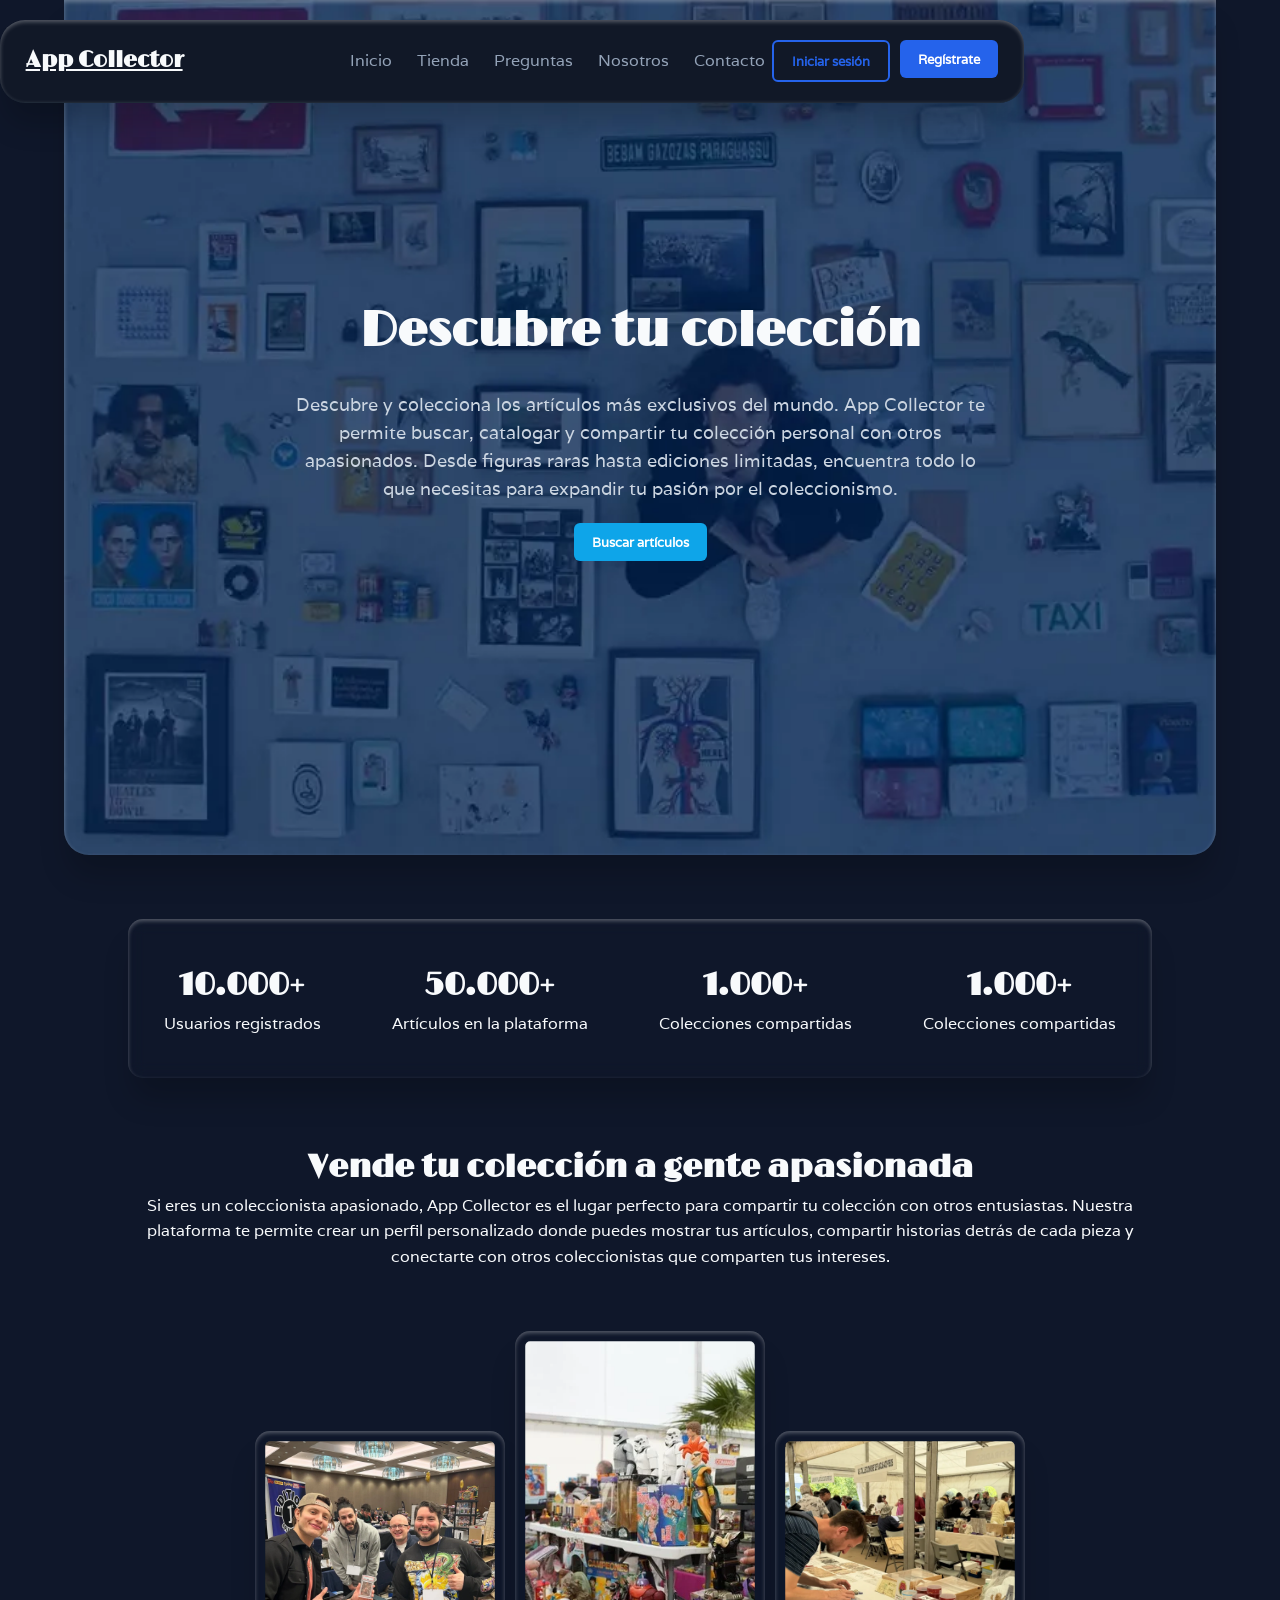
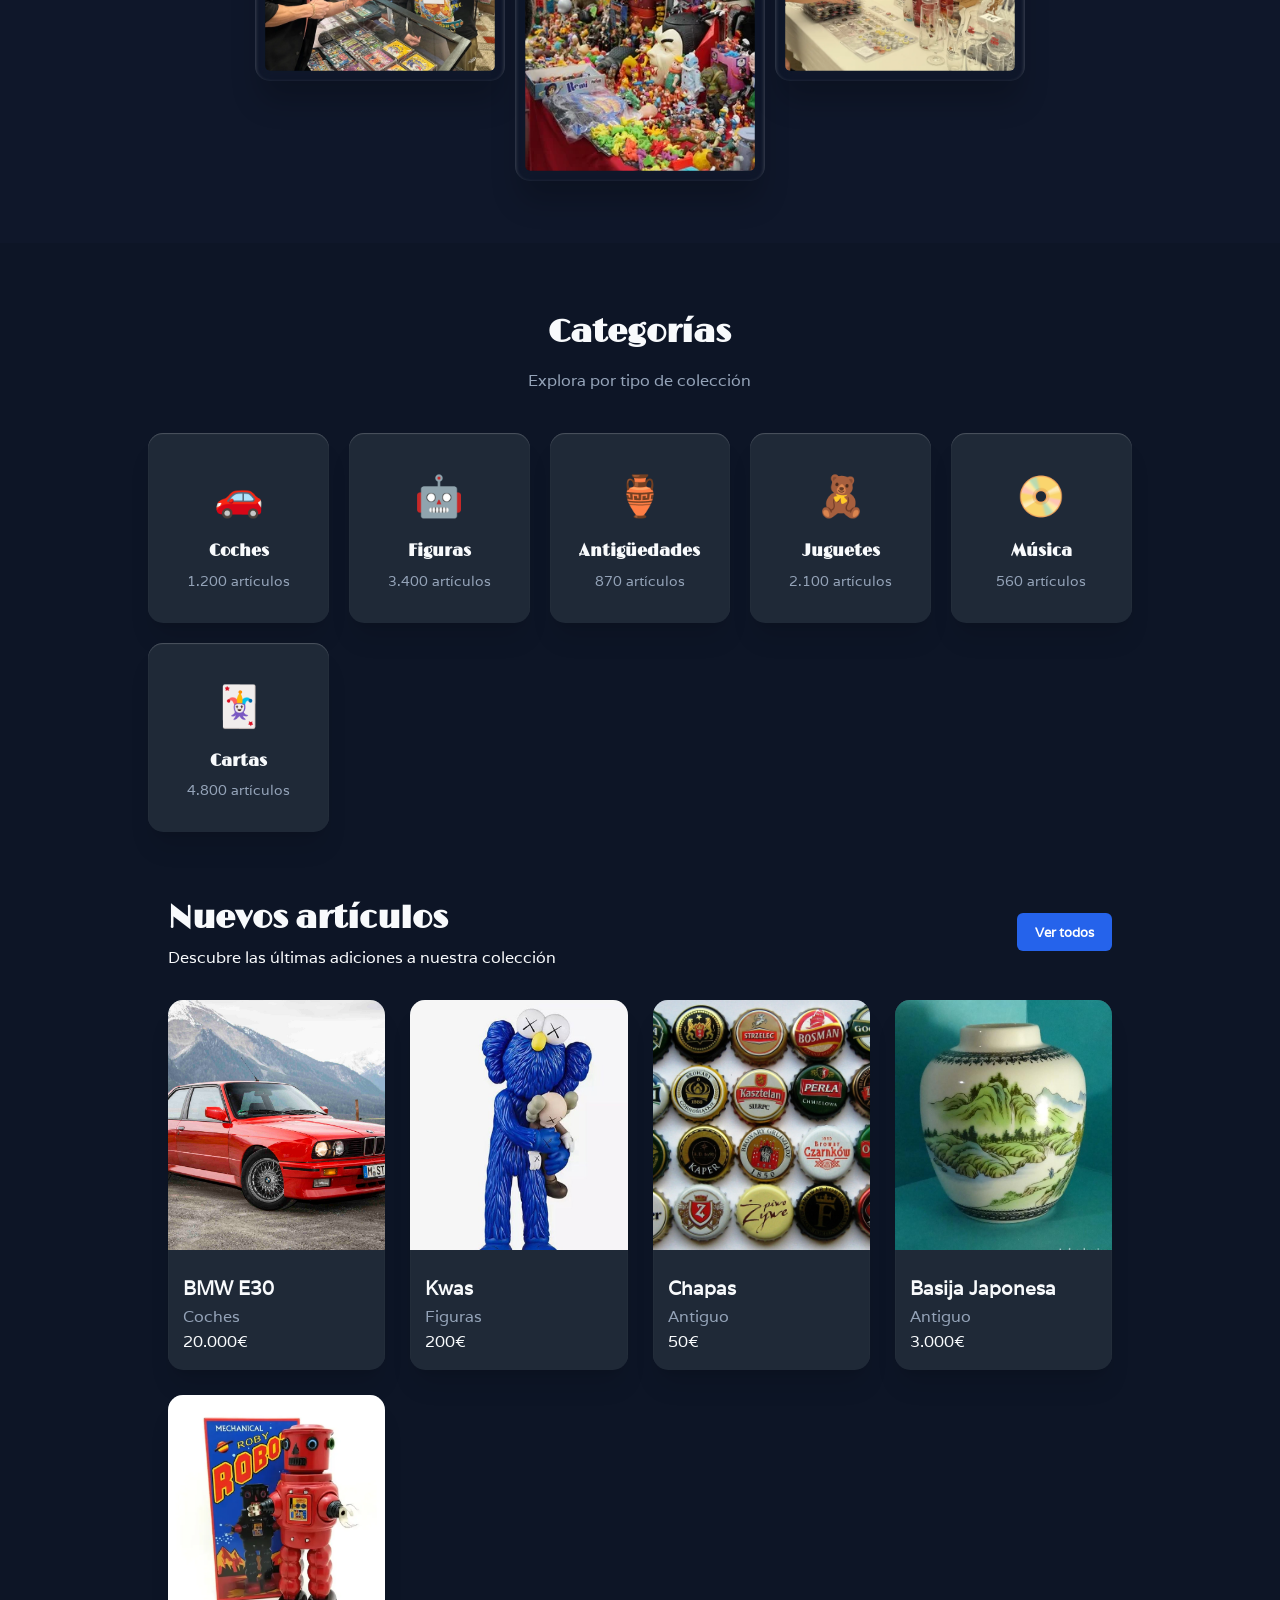
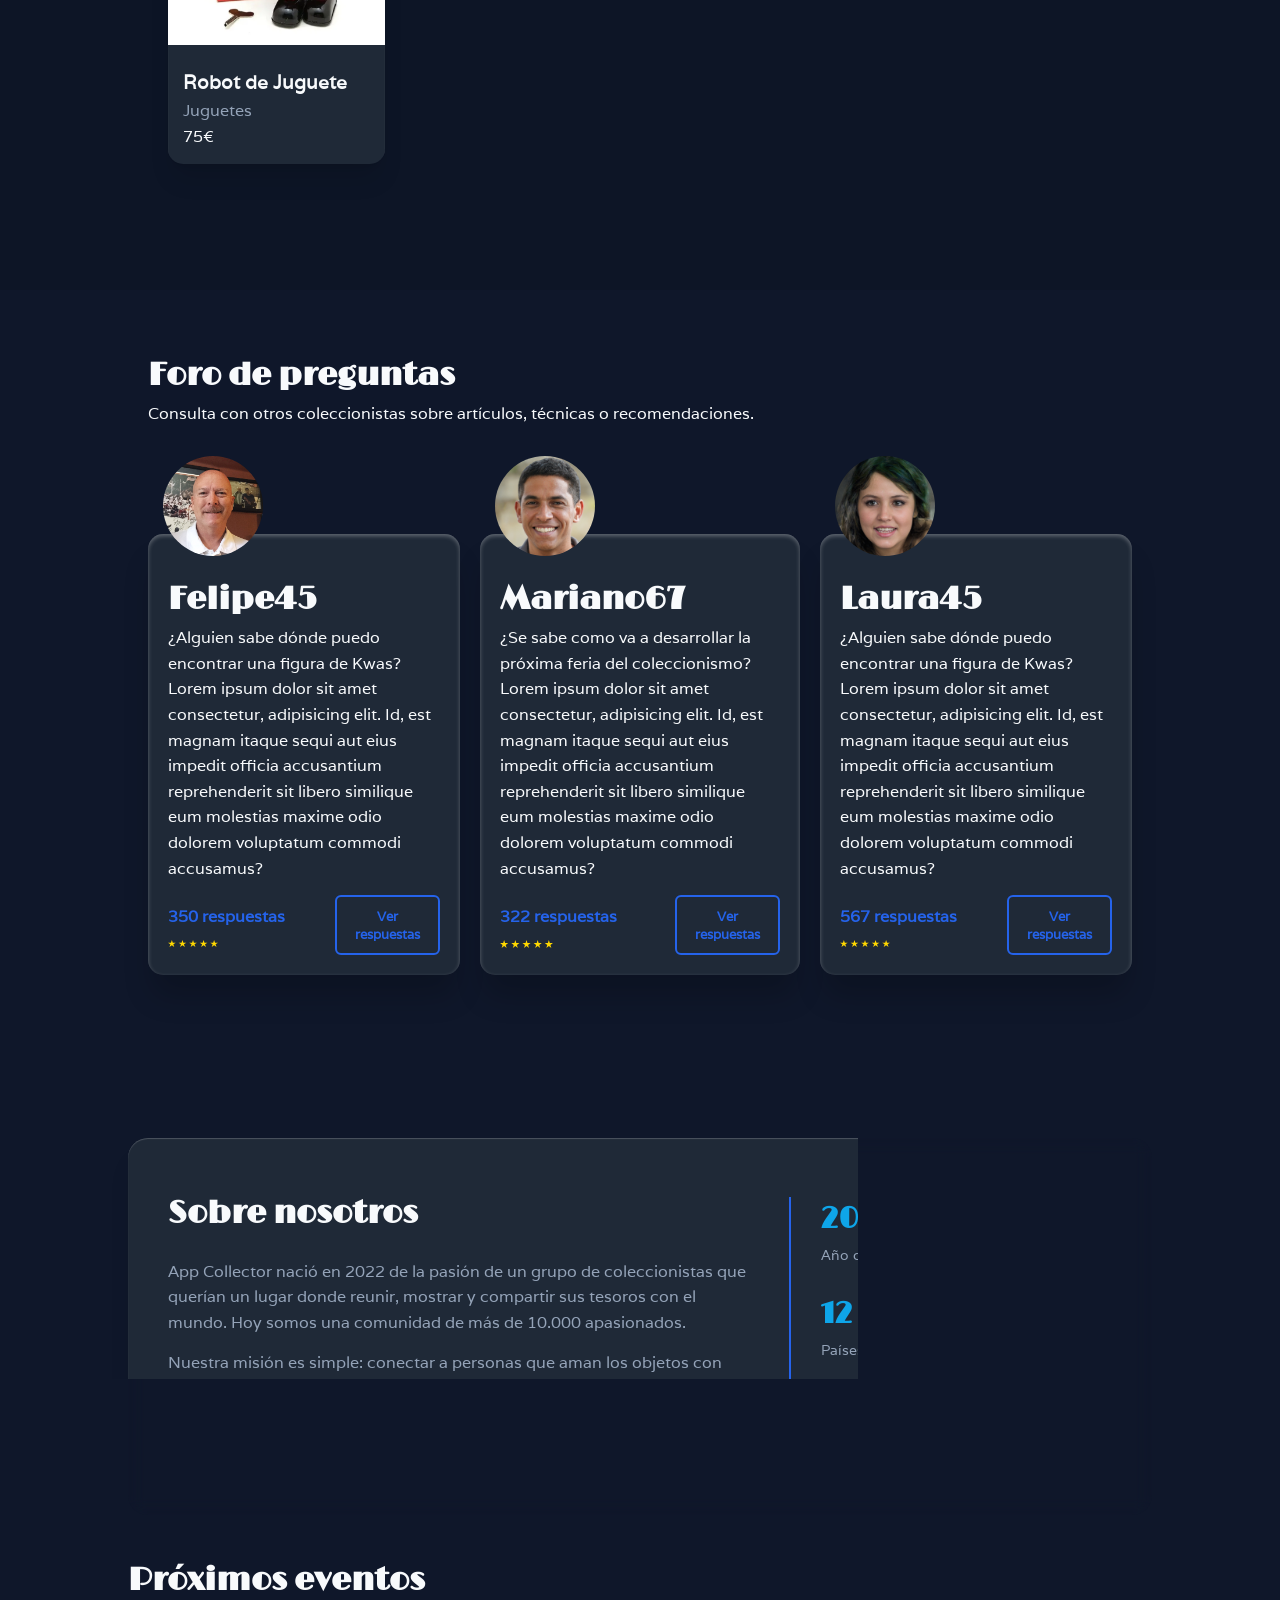
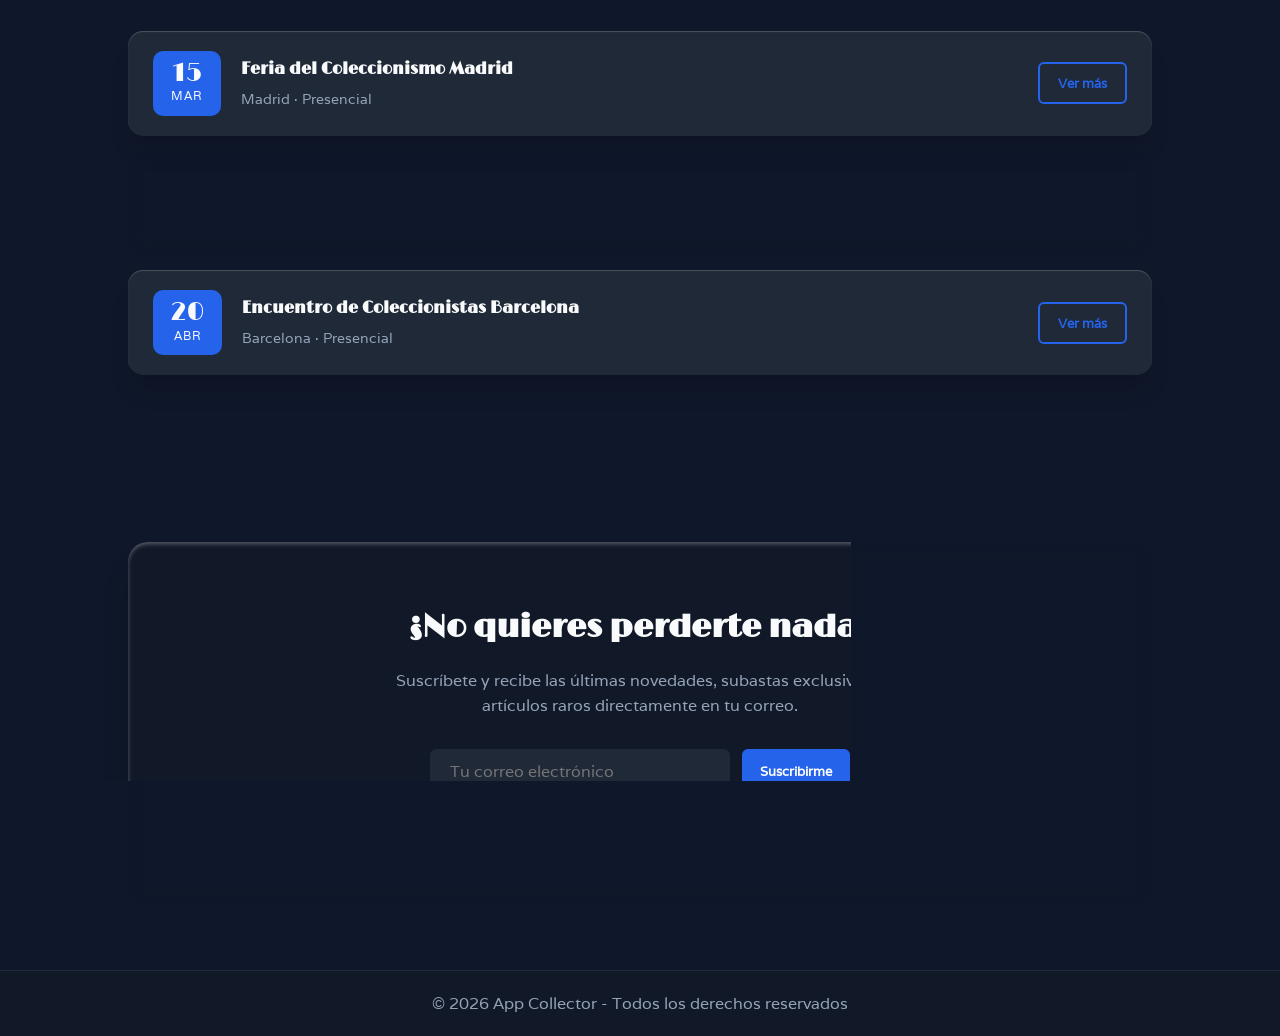
==== commit 58576438: "Archivo index.html terminado" ====
--- a/Proyectos/APP COLLECTOR/index.html
+++ b/Proyectos/APP COLLECTOR/index.html
@@ -12,7 +12,10 @@
 Ya te veia venir, por eso te recuerdo que tengo REDES SOCIALES
 donde subo todo tipo de conociento sobre programación 
 
-SIGUEME y aprenderás más como esto.                                
+SIGUEME y aprenderás más como esto.      
+
+AVISO: Este proyecto no está creado con IA, puede tener sus fallos.
+       Los separadores se usan para marcar las secciones y ordenar el código con claridad.
 
 -->
 <!doctype html>
@@ -43,14 +46,17 @@
         </ul>
 
         <div class="header-buttons">
-          <button class="btn btn-outline">Iniciar sesión</button>
-          <button class="btn btn-primary">Regístrate</button>
+          <a href="login.html"><button class="btn btn-outline">Iniciar sesión</button></a>
+          <a href="login.html"><button class="btn btn-primary">Regístrate</button></a>
         </div>
       </nav>
     </header>
     <main>
       <!-- ================= HERO ================= -->
-      <section transition-style="in:circle:hesitate" class="hero liquid-glass-style">
+      <section
+        transition-style="in:circle:hesitate"
+        class="hero liquid-glass-style"
+      >
         <div class="hero-content">
           <h1>Descubre tu colección</h1>
 
@@ -67,29 +73,29 @@
       </section>
 
       <!-- ================= USER NUMBERS ================= -->
-       <section class="user-numbers liquid-glass-style container">
+      <section class="user-numbers liquid-glass-style container">
         <div class="user-numbers-container">
-          <div class="user-number-card ">
+          <div class="user-number-card">
             <h2>10.000+</h2>
             <p>Usuarios registrados</p>
           </div>
-          <div class="user-number-card ">
+          <div class="user-number-card">
             <h2>50.000+</h2>
             <p>Artículos en la plataforma</p>
           </div>
-          <div class="user-number-card ">
+          <div class="user-number-card">
             <h2>1.000+</h2>
             <p>Colecciones compartidas</p>
           </div>
-          <div class="user-number-card ">
+          <div class="user-number-card">
             <h2>1.000+</h2>
             <p>Colecciones compartidas</p>
           </div>
         </div>
-       </section>
+      </section>
 
       <!-- ================= GENERAL INFORMATION ================= -->
-       <section class="general-information container">
+      <section class="general-information container">
         <div class="general-information-header">
           <h2>Vende tu colección a gente apasionada</h2>
           <p>
@@ -101,80 +107,120 @@
           </p>
         </div>
         <div class="general-information-footer">
-          <img class="general-information-img-1 liquid-glass-style" src="assets/general-information-users.webp" alt="">
-          <img class="general-information-img-2 liquid-glass-style" src="assets/general-information-users-2.webp" alt="">
-          <img class="general-information-img-3 liquid-glass-style" src="assets/general-information-users-3.webp" alt="">
-        </div>
-        </section>
-
-      <!-- ================= NEW ARRIVALS ================= -->
-      <section class="new-arrivals ">
+          <img
+            class="general-information-img-1 liquid-glass-style"
+            src="assets/general-information-users.webp"
+            alt=""
+          />
+          <img
+            class="general-information-img-2 liquid-glass-style"
+            src="assets/general-information-users-2.webp"
+            alt=""
+          />
+          <img
+            class="general-information-img-3 liquid-glass-style"
+            src="assets/general-information-users-3.webp"
+            alt=""
+          />
+        </div>
+      </section>
+
+      <!-- ================= CATEGORIES ================= -->
+      <section class="categories">
         <div class="container">
-          <div class="news-header">
-            <div>
-              <h2>Nuevos artículos</h2>
-              <p>Descubre las últimas adiciones a nuestra colección</p>
-            </div>
-            <button class="btn btn-primary">Ver todos</button>
-          </div>
-          <div class="news-grid">
-            <div class="news-cards liquid-glass-style-secundary">
-              <img src="assets/bmw-e30.jpg" alt="" />
-              <ul>
-                <li>BMW E30</li>
-                <li>Coches</li>
-                <li>20.000€</li>
-              </ul>
-            </div>
-            <div class="news-cards liquid-glass-style-secundary">
-              <img src="assets/kwas-figure.jpg" alt="" />
-              <ul>
-                <li>Kwas</li>
-                <li>Figuras</li>
-                <li>200€</li>
-              </ul>
-            </div>
-            <div class="news-cards liquid-glass-style-secundary">
-              <img src="assets/chapas.jpg" alt="" />
-              <ul>
-                <li>Chapas</li>
-                <li>Antiguo</li>
-                <li>50€</li>
-              </ul>
-            </div>
-            <div class="news-cards liquid-glass-style-secundary">
-              <img src="assets/basija-antigua.jpg" alt="" />
-              <ul>
-                <li>Basija Japonesa</li>
-                <li>Antiguo</li>
-                <li>3.000€</li>
-              </ul>
-            </div>
-            <div class="news-cards liquid-glass-style-secundary">
-              <img src="assets/juegue-la-robusteza-22558.webp" alt="" />
-              <ul>
-                <li>Robot de Juguete</li>
-                <li>Juguetes</li>
-                <li>75€</li>
-              </ul>
-            </div>
-          </div>
-        </div>
-      </section>
-
-      <!-- ================= ABOUT US ================= -->
-       <section class="about-us">
-        <!-- ================= INFORMATION ================= -->
-        <div class="information-about">
-
-        </div>
-
-        <!-- ================= EVENTS ================= -->
-        <div class="events-about">
-
-        </div>
-       </section>
-
+          <div class="categories-header">
+            <h2>Categorías</h2>
+            <p>Explora por tipo de colección</p>
+          </div>
+          <div class="categories-grid">
+            <div class="category-card liquid-glass-style-secundary">
+              <span class="category-icon">🚗</span>
+              <h3>Coches</h3>
+              <p>1.200 artículos</p>
+            </div>
+            <div class="category-card liquid-glass-style-secundary">
+              <span class="category-icon">🤖</span>
+              <h3>Figuras</h3>
+              <p>3.400 artículos</p>
+            </div>
+            <div class="category-card liquid-glass-style-secundary">
+              <span class="category-icon">🏺</span>
+              <h3>Antigüedades</h3>
+              <p>870 artículos</p>
+            </div>
+            <div class="category-card liquid-glass-style-secundary">
+              <span class="category-icon">🧸</span>
+              <h3>Juguetes</h3>
+              <p>2.100 artículos</p>
+            </div>
+            <div class="category-card liquid-glass-style-secundary">
+              <span class="category-icon">📀</span>
+              <h3>Música</h3>
+              <p>560 artículos</p>
+            </div>
+            <div class="category-card liquid-glass-style-secundary">
+              <span class="category-icon">🃏</span>
+              <h3>Cartas</h3>
+              <p>4.800 artículos</p>
+            </div>
+          </div>
+        </div>
+
+        <!-- ================= NEW ARRIVALS ================= -->
+        <div class="new-arrivals">
+          <div class="container">
+            <div class="news-header">
+              <div>
+                <h2>Nuevos artículos</h2>
+                <p>Descubre las últimas adiciones a nuestra colección</p>
+              </div>
+              <button class="btn btn-primary">Ver todos</button>
+            </div>
+            <div class="news-grid">
+              <div class="news-cards liquid-glass-style-secundary">
+                <img src="assets/products/bmw-e30.jpg" alt="" />
+                <ul>
+                  <li>BMW E30</li>
+                  <li>Coches</li>
+                  <li>20.000€</li>
+                </ul>
+              </div>
+              <div class="news-cards liquid-glass-style-secundary">
+                <img src="assets/products/kwas-figure.jpg" alt="" />
+                <ul>
+                  <li>Kwas</li>
+                  <li>Figuras</li>
+                  <li>200€</li>
+                </ul>
+              </div>
+              <div class="news-cards liquid-glass-style-secundary">
+                <img src="assets/products/chapas.jpg" alt="" />
+                <ul>
+                  <li>Chapas</li>
+                  <li>Antiguo</li>
+                  <li>50€</li>
+                </ul>
+              </div>
+              <div class="news-cards liquid-glass-style-secundary">
+                <img src="assets/products/basija-antigua.jpg" alt="" />
+                <ul>
+                  <li>Basija Japonesa</li>
+                  <li>Antiguo</li>
+                  <li>3.000€</li>
+                </ul>
+              </div>
+              <div class="news-cards liquid-glass-style-secundary">
+                <img src="assets/products/juegue-la-robusteza-22558.webp" alt="" />
+                <ul>
+                  <li>Robot de Juguete</li>
+                  <li>Juguetes</li>
+                  <li>75€</li>
+                </ul>
+              </div>
+            </div>
+          </div>
+        </div>
+      </section>
       <!-- ================= USER QUESTION ================= -->
       <section class="user-question">
         <div class="info-question">
@@ -186,9 +232,9 @@
           <div class="question-container">
             <div class="question-content">
               <div class="user-profile">
-                <img src="assets/felipe.jpg" alt="foto de perfil" />
-              </div>
-              <div class="question-text">
+                <img src="assets/users/felipe.jpg" alt="foto de perfil" />
+              </div>
+              <div class="question-text liquid-glass-style">
                 <h3>Felipe45</h3>
                 <blockquote>
                   ¿Alguien sabe dónde puedo encontrar una figura de Kwas? Lorem
@@ -208,10 +254,32 @@
             </div>
             <div class="question-content">
               <div class="user-profile">
-                <img src="assets/felipe.jpg" alt="foto de perfil" />
-              </div>
-              <div class="question-text">
-                <h3>Felipe45</h3>
+                <img src="assets/users/mariano.jpeg" alt="foto de perfil" />
+              </div>
+              <div class="question-text liquid-glass-style">
+                <h3>Mariano67</h3>
+                <blockquote>
+                  ¿Se sabe como va a desarrollar la próxima feria del
+                  coleccionismo? Lorem ipsum dolor sit amet consectetur,
+                  adipisicing elit. Id, est magnam itaque sequi aut eius impedit
+                  officia accusantium reprehenderit sit libero similique eum
+                  molestias maxime odio dolorem voluptatum commodi accusamus?
+                </blockquote>
+                <div class="question-stars">
+                  <div>
+                    <p>322 respuestas</p>
+                    <img src="assets/5-star-rating.svg" alt="cinco-estrellas" />
+                  </div>
+                  <button class="btn btn-outline">Ver respuestas</button>
+                </div>
+              </div>
+            </div>
+            <div class="question-content">
+              <div class="user-profile">
+                <img src="assets/users/laura.jpeg" alt="foto de perfil" />
+              </div>
+              <div class="question-text liquid-glass-style">
+                <h3>Laura45</h3>
                 <blockquote>
                   ¿Alguien sabe dónde puedo encontrar una figura de Kwas? Lorem
                   ipsum dolor sit amet consectetur, adipisicing elit. Id, est
@@ -221,36 +289,114 @@
                 </blockquote>
                 <div class="question-stars">
                   <div>
-                    <p>350 respuestas</p>
+                    <p>567 respuestas</p>
                     <img src="assets/5-star-rating.svg" alt="cinco-estrellas" />
                   </div>
                   <button class="btn btn-outline">Ver respuestas</button>
                 </div>
               </div>
             </div>
-            <div class="question-content">
-              <div class="user-profile">
-                <img src="assets/felipe.jpg" alt="foto de perfil" />
-              </div>
-              <div class="question-text">
-                <h3>Felipe45</h3>
-                <blockquote>
-                  ¿Alguien sabe dónde puedo encontrar una figura de Kwas? Lorem
-                  ipsum dolor sit amet consectetur, adipisicing elit. Id, est
-                  magnam itaque sequi aut eius impedit officia accusantium
-                  reprehenderit sit libero similique eum molestias maxime odio
-                  dolorem voluptatum commodi accusamus?
-                </blockquote>
-                <div class="question-stars">
-                  <div>
-                    <p>350 respuestas</p>
-                    <img src="assets/5-star-rating.svg" alt="cinco-estrellas" />
-                  </div>
-                  <button class="btn btn-outline">Ver respuestas</button>
-                </div>
-              </div>
-            </div>
-          </div>
+          </div>
+        </div>
+      </section>
+
+      <!-- ================= ABOUT US ================= -->
+      <section class="about-us">
+        <div class="container">
+          <!-- INFORMACIÓN -->
+          <div class="information-about liquid-glass-style-secundary">
+            <div class="about-text">
+              <h2>Sobre nosotros</h2>
+              <p>
+                App Collector nació en 2022 de la pasión de un grupo de
+                coleccionistas que querían un lugar donde reunir, mostrar y
+                compartir sus tesoros con el mundo. Hoy somos una comunidad de
+                más de 10.000 apasionados.
+              </p>
+              <p>
+                Nuestra misión es simple: conectar a personas que aman los
+                objetos con historia, y darle a cada pieza el escaparate que
+                merece.
+              </p>
+              <button class="btn btn-primary">Conoce el equipo</button>
+            </div>
+            <div class="about-stats">
+              <div class="about-stat">
+                <h3>2022</h3>
+                <p>Año de fundación</p>
+              </div>
+              <div class="about-stat">
+                <h3>12</h3>
+                <p>Países activos</p>
+              </div>
+              <div class="about-stat">
+                <h3>4.9 ⭐</h3>
+                <p>Valoración media</p>
+              </div>
+            </div>
+          </div>
+
+          <!-- EVENTOS -->
+          <div class="events-about">
+            <h2>Próximos eventos</h2>
+            <div class="events-list">
+              <div class="event-item liquid-glass-style-secundary">
+                <div class="event-date">
+                  <span class="event-day">15</span>
+                  <span class="event-month">MAR</span>
+                </div>
+                <div class="event-info">
+                  <h3>Feria del Coleccionismo Madrid</h3>
+                  <p>Madrid · Presencial</p>
+                </div>
+                <button class="btn btn-outline">Ver más</button>
+              </div>
+              <div class="event-item liquid-glass-style-secundary">
+                <div class="event-date">
+                  <span class="event-day">02</span>
+                  <span class="event-month">ABR</span>
+                </div>
+                <div class="event-info">
+                  <h3>Subasta Online de Figuras Raras</h3>
+                  <p>Online · En directo</p>
+                </div>
+                <button class="btn btn-outline">Ver más</button>
+              </div>
+              <div class="event-item liquid-glass-style-secundary">
+                <div class="event-date">
+                  <span class="event-day">20</span>
+                  <span class="event-month">ABR</span>
+                </div>
+                <div class="event-info">
+                  <h3>Encuentro de Coleccionistas Barcelona</h3>
+                  <p>Barcelona · Presencial</p>
+                </div>
+                <button class="btn btn-outline">Ver más</button>
+              </div>
+            </div>
+          </div>
+        </div>
+      </section>
+
+      <!-- ================= NEWSLETTER ================= -->
+      <section class="newsletter liquid-glass-style">
+        <div class="newsletter-content">
+          <h2>¿No quieres perderte nada?</h2>
+          <p>
+            Suscríbete y recibe las últimas novedades, subastas exclusivas y
+            artículos raros directamente en tu correo.
+          </p>
+          <div class="newsletter-form">
+            <input
+              type="email"
+              placeholder="Tu correo electrónico"
+              class="newsletter-input"
+            />
+            <button class="btn btn-primary">Suscribirme</button>
+          </div>
+          <p class="newsletter-disclaimer">
+            Sin spam. Puedes darte de baja cuando quieras.
+          </p>
         </div>
       </section>
     </main>
--- a/Proyectos/APP COLLECTOR/css/style.css
+++ b/Proyectos/APP COLLECTOR/css/style.css
@@ -1,5 +1,4 @@
 @import url('https://fonts.googleapis.com/css2?family=Limelight&family=Varela&display=swap');
-@import "transition-style";
 
 * {
     margin: 0;
@@ -254,7 +253,8 @@
     display: flex;
     justify-content: center;
     align-items: center;
-    margin-top: 5%;
+    margin: 5% 0 5% 0;
+
 }
 
 .general-information-img-1, .general-information-img-3 {
@@ -274,11 +274,63 @@
     border-radius: 15px;
 }
 
+/* ================= CATEGORÍAS ================= */
+
+.categories {
+    padding: 5% 2%;
+    background-color: #0d1526;
+}
+
+.categories-header {
+    text-align: center;
+    margin-bottom: 40px;
+}
+
+.categories-header p {
+    color: var(--gray);
+    margin-top: 10px;
+}
+
+.categories-grid {
+    display: grid;
+    grid-template-columns: repeat(auto-fit, minmax(150px, 1fr));
+    gap: 20px;
+}
+
+.category-card {
+    background-color: #1f2937;
+    border-radius: 15px;
+    padding: 30px 20px;
+    text-align: center;
+    cursor: pointer;
+    transition: transform 0.2s ease;
+}
+
+.category-card:hover {
+    transform: scale(1.05);
+}
+
+.category-icon {
+    font-size: 2.5rem;
+    display: block;
+    margin-bottom: 12px;
+}
+
+.category-card h3 {
+    font-size: 1rem;
+    margin-bottom: 6px;
+}
+
+.category-card p {
+    color: var(--gray);
+    font-size: 0.85rem;
+}
+
 
 /* ================= NEW ARRIVALS ================= */
 
 .new-arrivals {
-    padding: 10% 2%;
+    padding: 5% 2%;
 }
 
 
@@ -352,12 +404,11 @@
 }
 
 .question-text {
-    background-color: #ffffff;
-    opacity: 0.8;
-    border-width: 10px;
+    background-color: #1f2937;;
+   /*  border-width: 10px;
     border-style: solid;
-    border-color: #1f2937;
-    color: var(--dark);
+    border-color: #1f2937; */
+    color: var(--light);
     padding: 40px 20px 20px 20px;
     border-radius: 15px;
     z-index: 1;
@@ -377,6 +428,10 @@
     flex-direction: row;
     align-items: flex-end;
     justify-content: space-between;
+}
+
+.question-stars div p {
+    color: var(--primary);
 }
 
 .user-profile {
@@ -394,6 +449,176 @@
     translate: 0 30px;
 }
 
+/* ================= ABOUT US ================= */
+
+.about-us {
+    padding: 8% 0;
+}
+
+.about-us .container {
+    display: flex;
+    flex-direction: column;
+    gap: 40px;
+}
+
+.information-about {
+    display: flex;
+    justify-content: space-between;
+    align-items: center;
+    gap: 40px;
+    background-color: #1f2937;
+    border-radius: 20px;
+    padding: 50px 40px;
+    flex-wrap: wrap;
+}
+
+.about-text {
+    flex: 2;
+    /* min-width: 250px; */
+}
+
+.about-text h2 {
+    margin-bottom: 20px;
+}
+
+.about-text p {
+    color: var(--gray);
+    margin-bottom: 15px;
+}
+
+.about-text .btn {
+    margin-top: 10px;
+}
+
+.about-stats {
+    flex: 1;
+    min-width: 200px;
+    display: flex;
+    flex-direction: column;
+    gap: 25px;
+    border-left: 2px solid #2563eb;
+    padding-left: 30px;
+}
+
+.about-stat h3 {
+    font-size: 1.8rem;
+    color: var(--secondary);
+}
+
+.about-stat p {
+    color: var(--gray);
+    font-size: 0.9rem;
+}
+
+/* Eventos */
+
+.events-about h2 {
+    margin-bottom: 25px;
+}
+
+.events-list {
+    display: flex;
+    flex-direction: column;
+    gap: 15px;
+}
+
+.event-item {
+    display: flex;
+    align-items: center;
+    gap: 20px;
+    background-color: #1f2937;
+    border-radius: 15px;
+    padding: 20px 25px;
+    flex-wrap: wrap;
+}
+
+.event-date {
+    display: flex;
+    flex-direction: column;
+    align-items: center;
+    background-color: var(--primary);
+    border-radius: 10px;
+    padding: 10px 18px;
+    min-width: 60px;
+    flex-shrink: 0;
+}
+
+.event-day {
+    font-family: "Limelight", sans-serif;
+    font-size: 1.6rem;
+    line-height: 1;
+}
+
+.event-month {
+    font-size: 0.75rem;
+    letter-spacing: 1px;
+}
+
+.event-info {
+    flex: 1;
+}
+
+.event-info h3 {
+    font-size: 1rem;
+    margin-bottom: 4px;
+}
+
+.event-info p {
+    color: var(--gray);
+    font-size: 0.9rem;
+}
+
+/* ================= NEWSLETTER ================= */
+
+.newsletter {
+    margin: 5% auto;
+    width: 80%;
+    border-radius: 20px;
+    padding: 60px 40px;
+    text-align: center;
+    background-color: #111827;
+}
+
+.newsletter-content h2 {
+    margin-bottom: 15px;
+}
+
+.newsletter-content > p {
+    color: var(--gray);
+    max-width: 500px;
+    margin: 0 auto 30px auto;
+}
+
+.newsletter-form {
+    display: flex;
+    justify-content: center;
+    gap: 12px;
+    flex-wrap: wrap;
+}
+
+.newsletter-input {
+    font-family: "Varela", sans-serif;
+    padding: 10px 18px;
+    border-radius: 6px;
+    border: 2px solid #1f2937;
+    background-color: #1f2937;
+    color: var(--light);
+    font-size: 1rem;
+    width: 300px;
+    outline: none;
+    transition: border-color 0.3s;
+}
+
+.newsletter-input:focus {
+    border-color: var(--primary);
+}
+
+.newsletter-disclaimer {
+    margin-top: 15px;
+    color: var(--gray);
+    font-size: 0.85rem;
+}
+
 
 /* ================= FOOTER ================= */
 
@@ -424,6 +649,33 @@
 
     .question-container, .general-information-footer, .user-numbers-container{
         flex-direction: column;
+    }
+    .steps-container {
+        flex-direction: column;
+        align-items: center;
+    }
+
+    .step-arrow {
+        transform: rotate(90deg);
+    }
+
+    .information-about {
+        flex-direction: column;
+    }
+
+    .about-stats {
+        border-left: none;
+        border-top: 2px solid var(--primary);
+        padding-left: 0;
+        padding-top: 25px;
+        flex-direction: row;
+        justify-content: space-around;
+        width: 100%;
+    }
+
+    .newsletter {
+        width: 95%;
+        padding: 40px 20px;
     }
 }
 
@@ -526,4 +778,5 @@
 
 [transition-style="in:circle:hesitate"] {
     animation: 2.5s cubic-bezier(.25, 1, .30, 1) circle-in-hesitate both;
-}+}
+/********************************************/
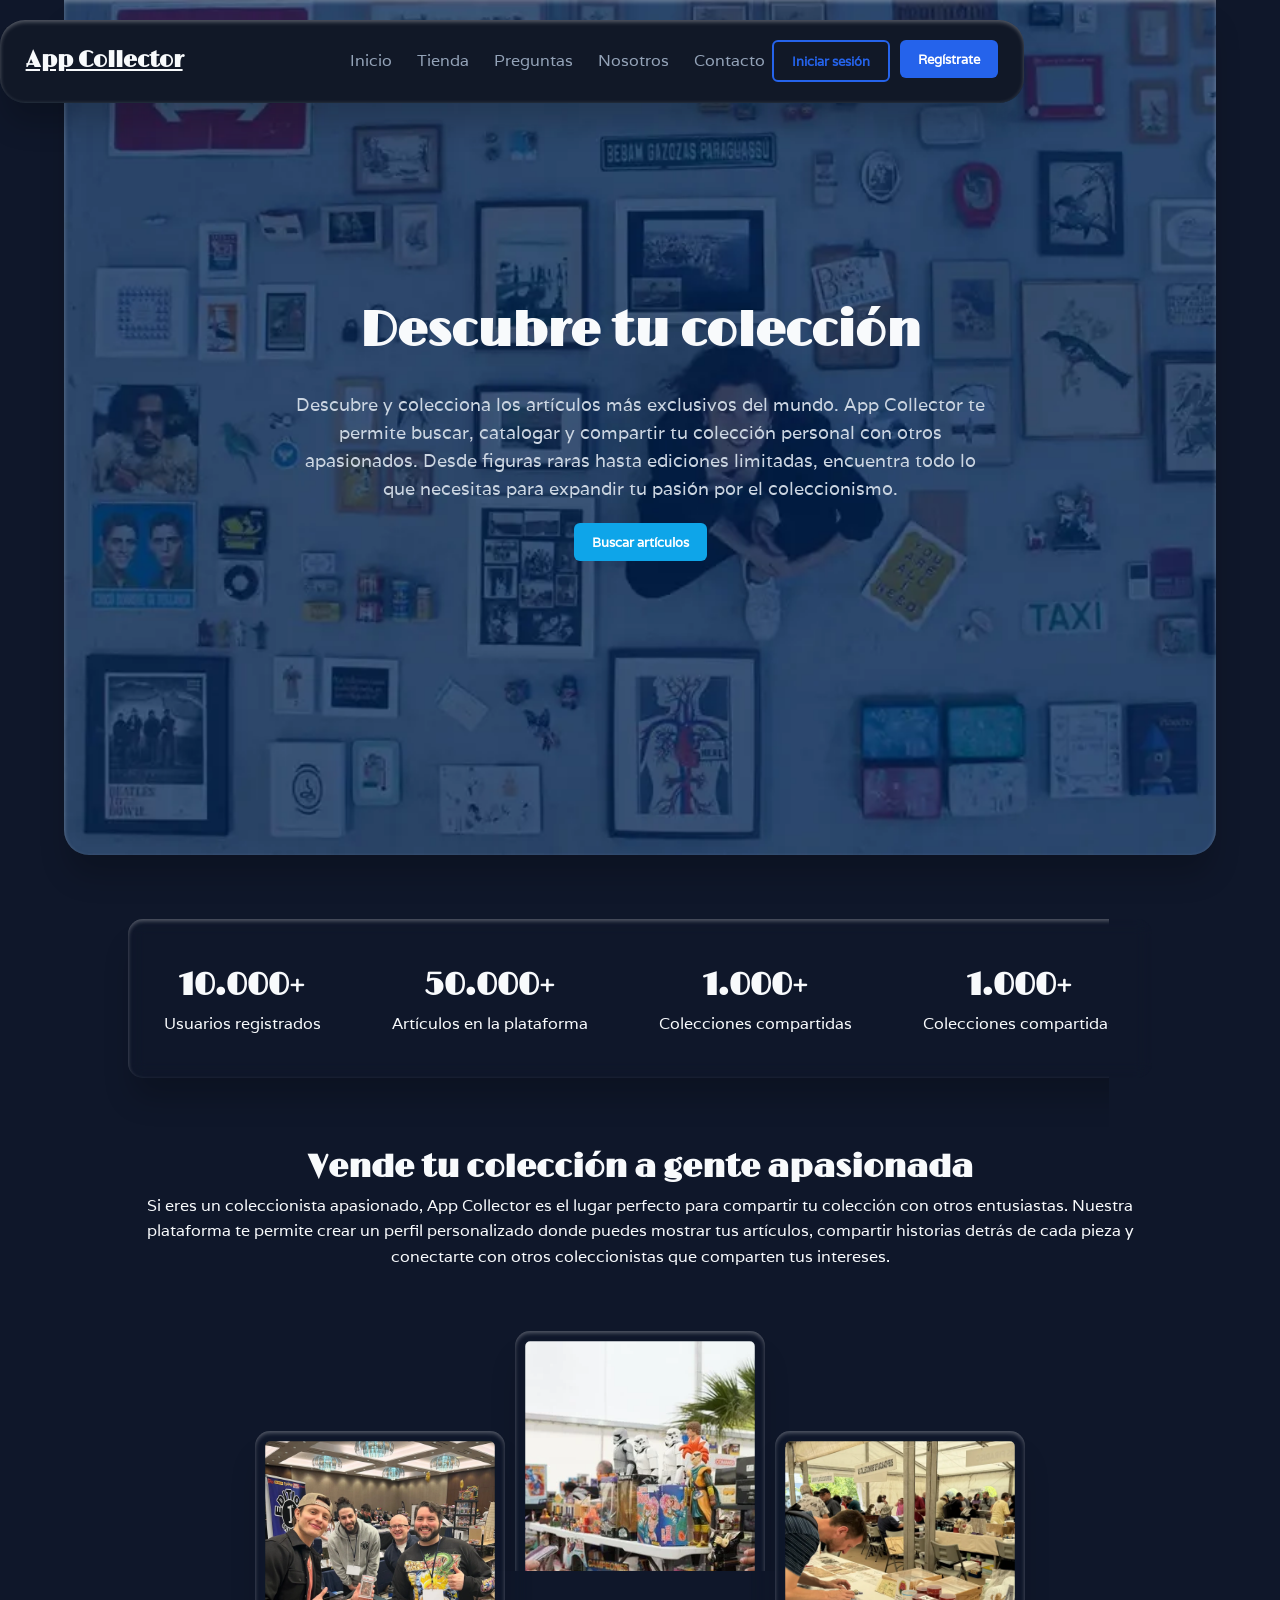
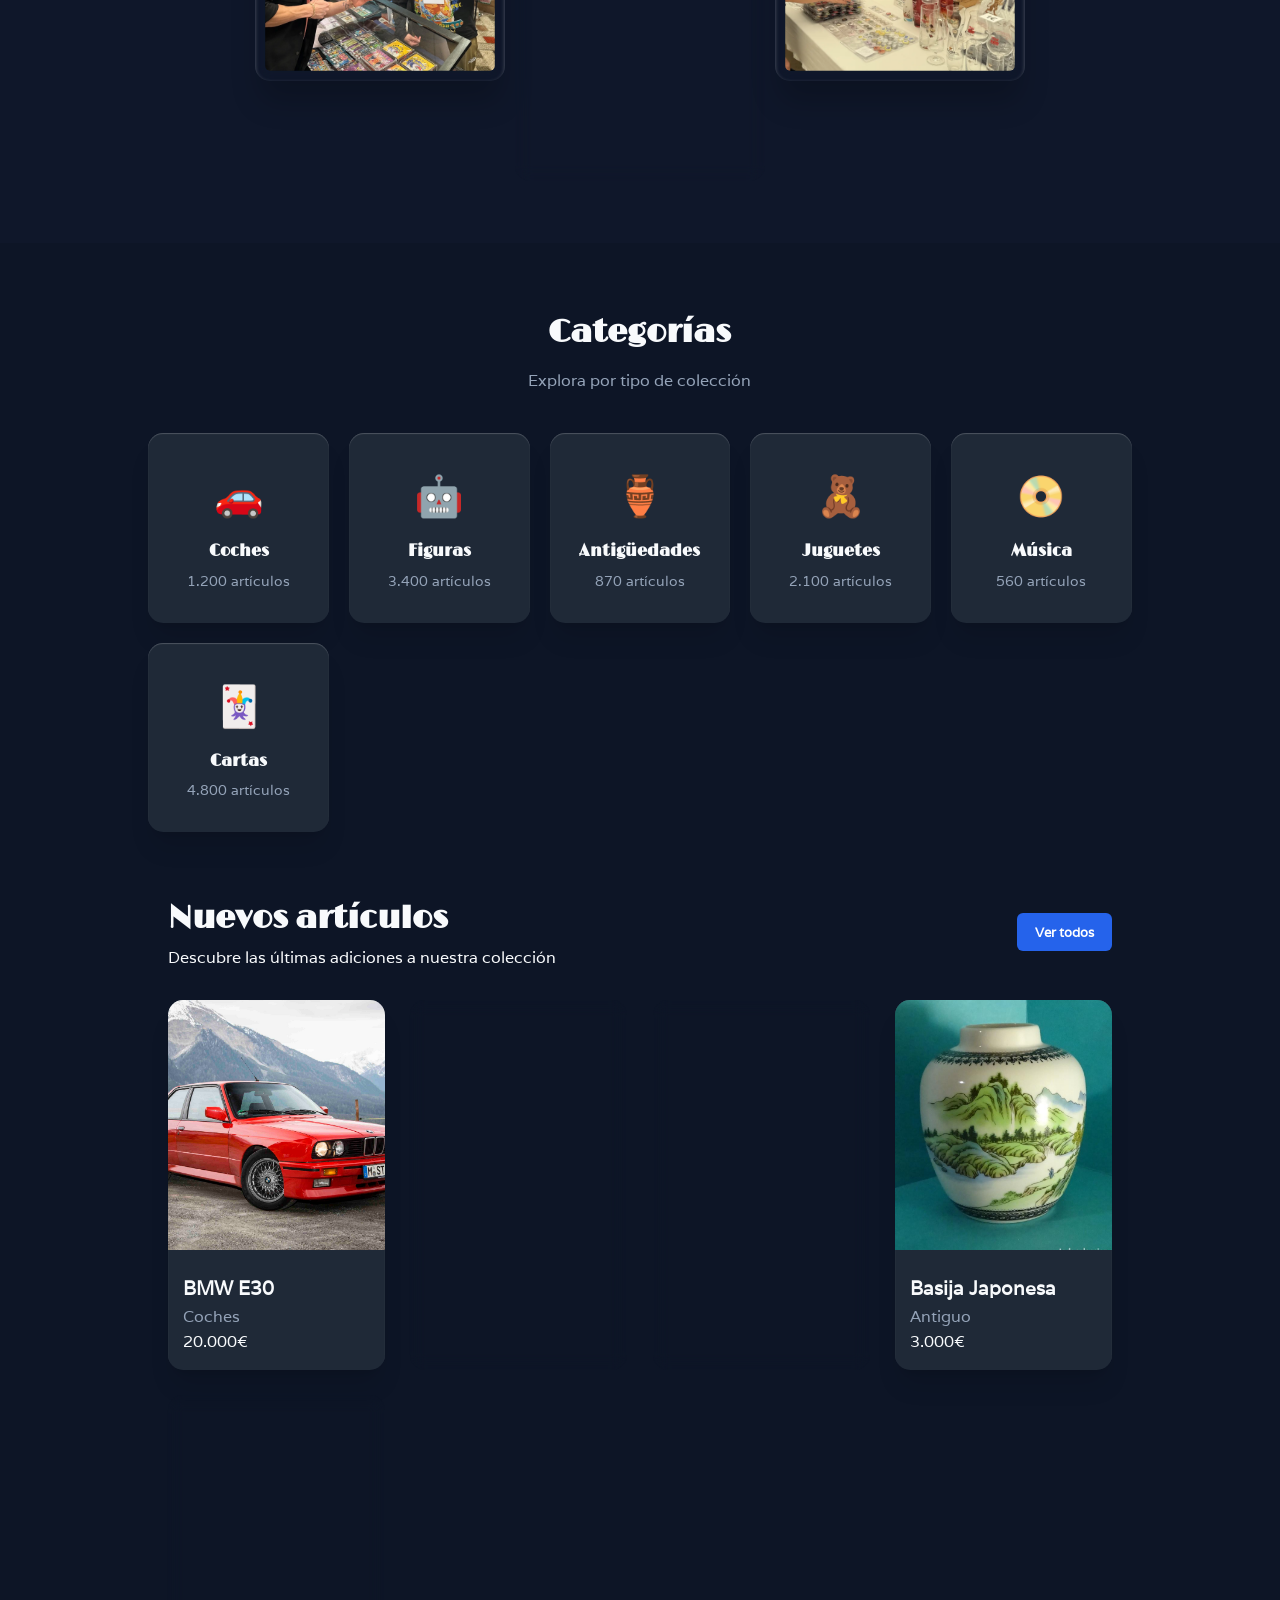
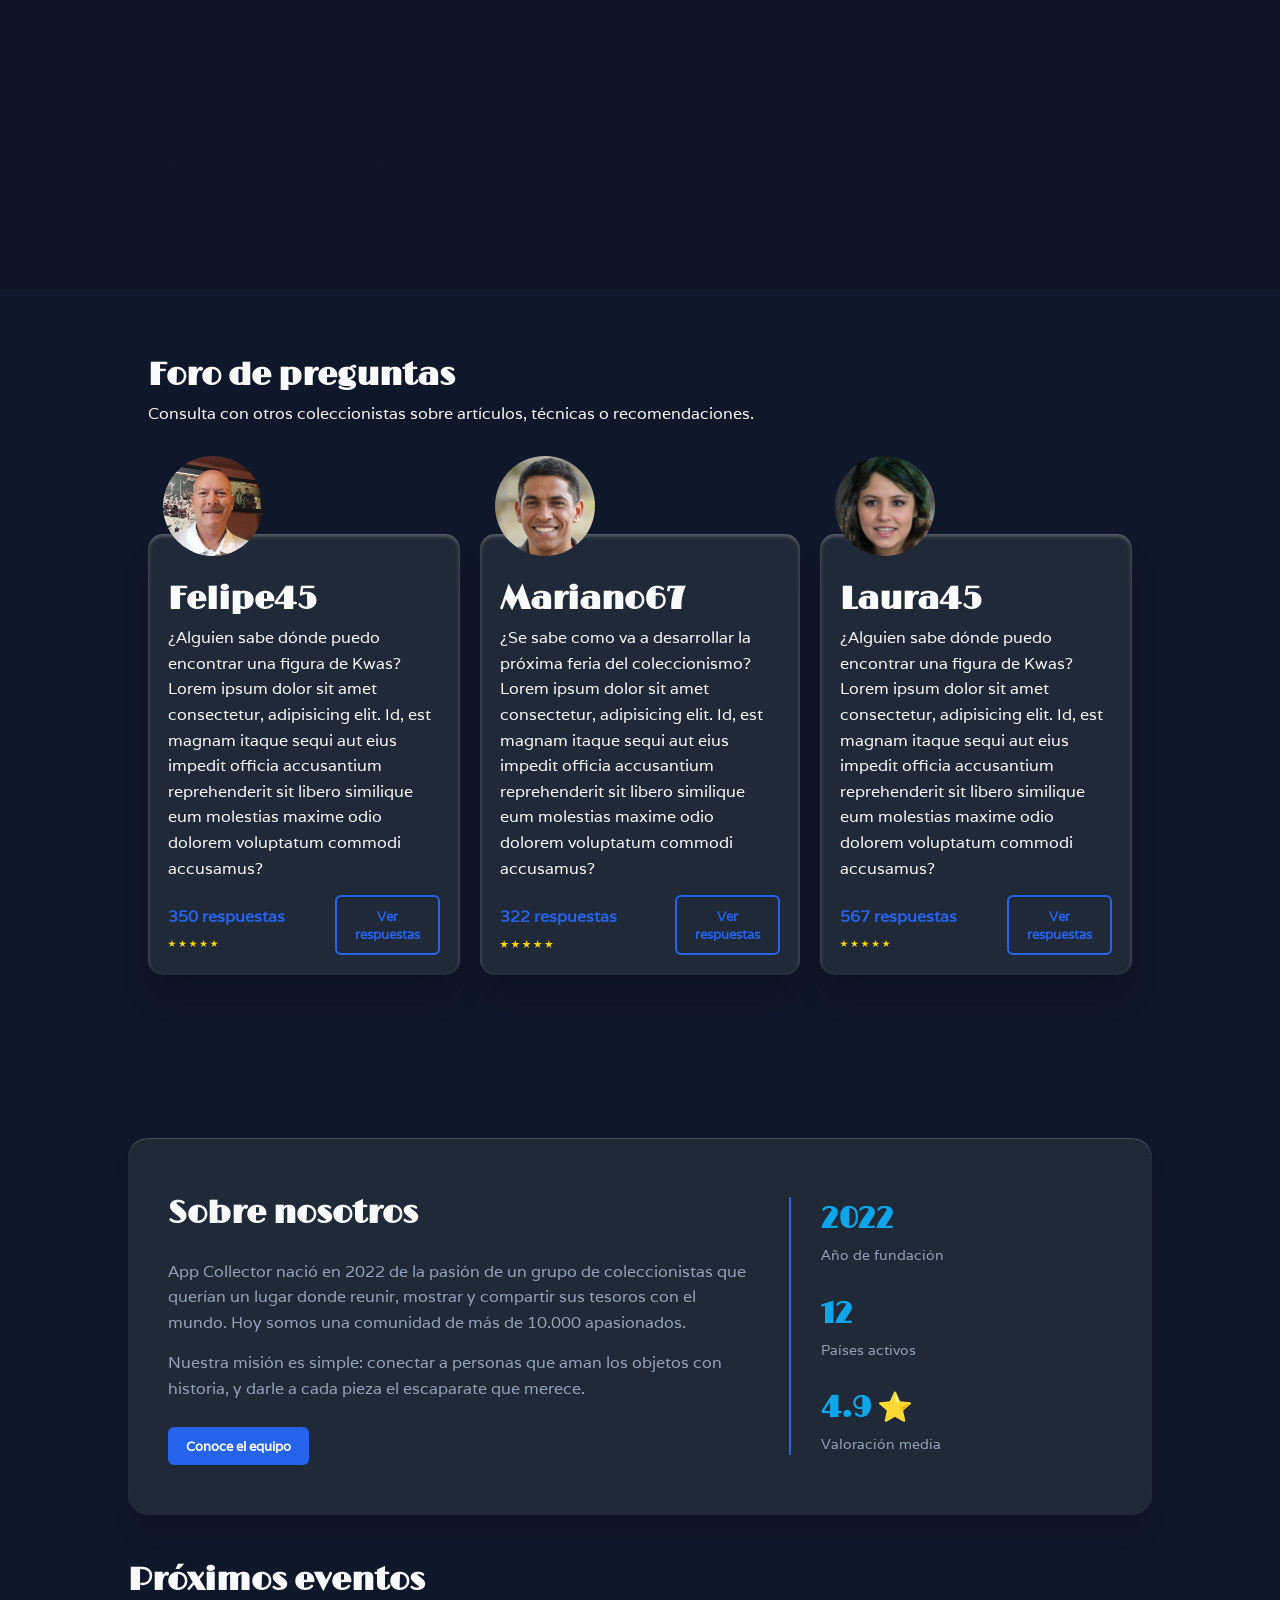
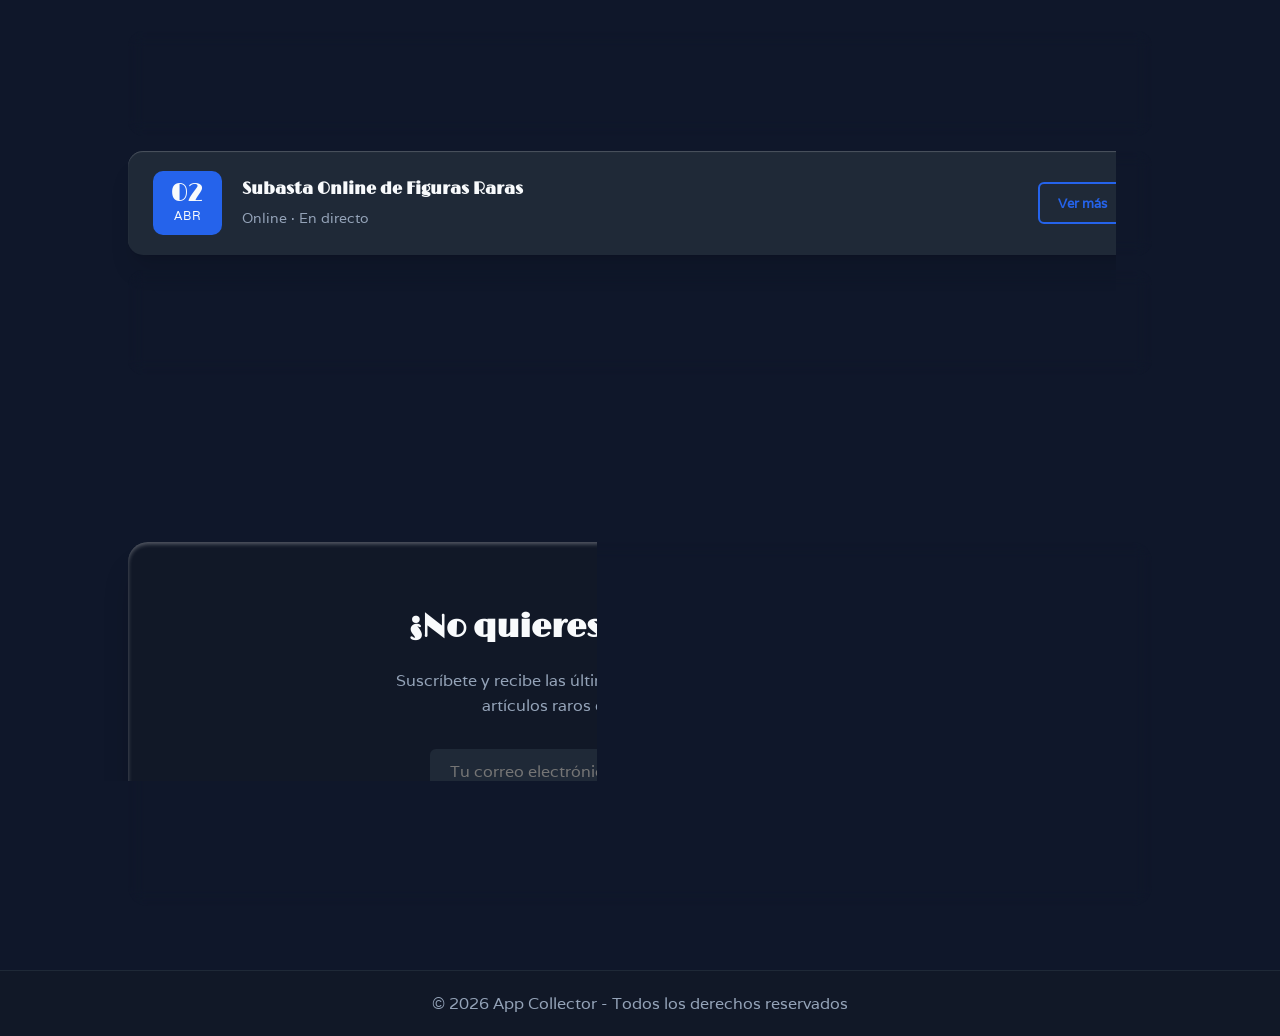
==== commit b9c2c205: "Archivos contact.html y .css terminados" ====
--- a/Proyectos/APP COLLECTOR/index.html
+++ b/Proyectos/APP COLLECTOR/index.html
@@ -38,11 +38,11 @@
 
       <nav class="nav-primary">
         <ul>
-          <li><a href="#">Inicio</a></li>
-          <li><a href="#">Tienda</a></li>
-          <li><a href="#">Preguntas</a></li>
-          <li><a href="#">Nosotros</a></li>
-          <li><a href="#">Contacto</a></li>
+          <li><a href="index.html">Inicio</a></li>
+          <li><a href="index.html">Tienda</a></li>
+          <li><a href="index.html">Preguntas</a></li>
+          <li><a href="index.html">Nosotros</a></li>
+          <li><a href="contact.html">Contacto</a></li>
         </ul>
 
         <div class="header-buttons">
